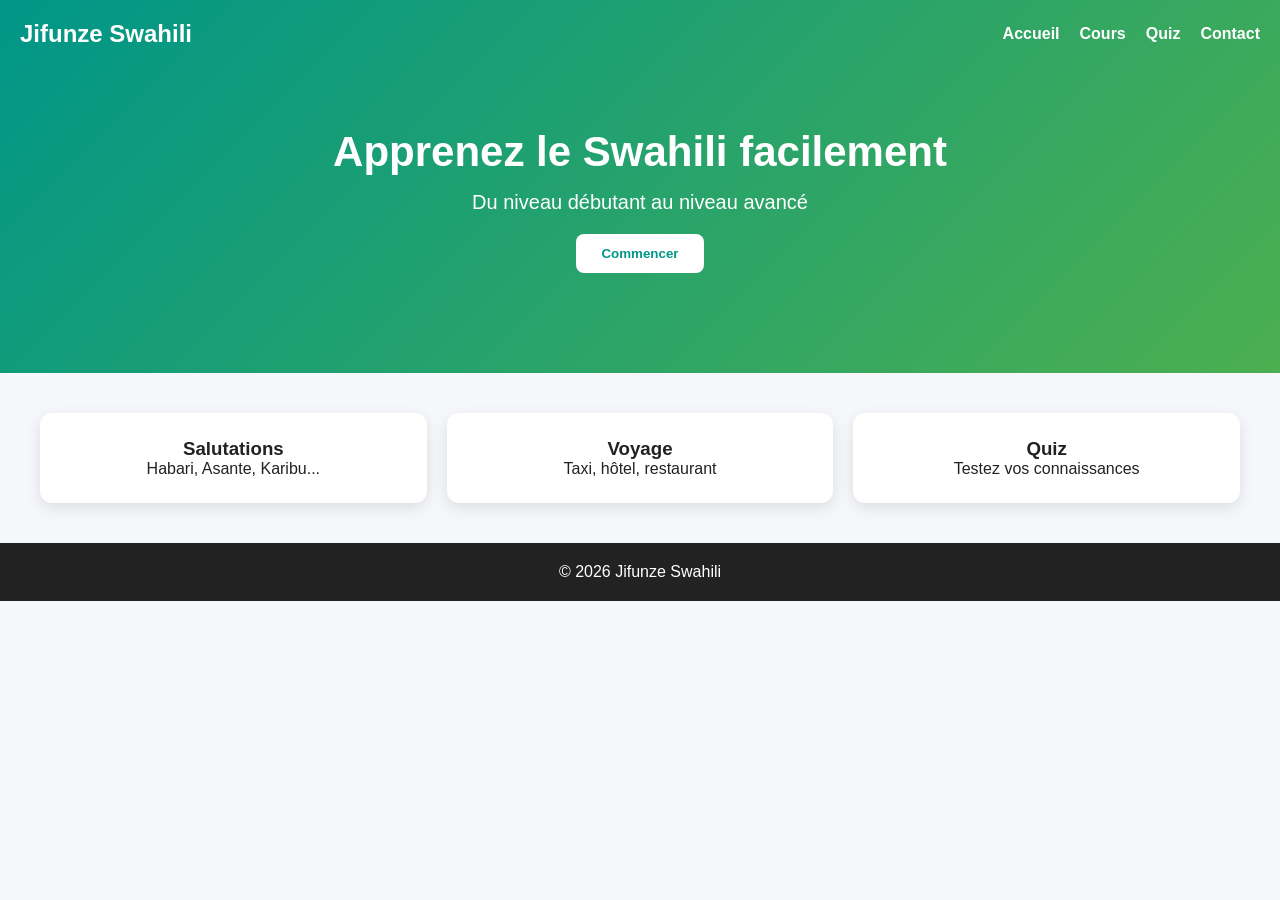
==== index.html @ 7ec39bd6 "Add files via upload" ====
<!DOCTYPE html>
<html lang="fr">

<head>
    <meta charset="UTF-8">
    <meta name="viewport" content="width=device-width, initial-scale=1.0">
    <title>Jifunze Swahili</title>
    <link rel="stylesheet" href="styles.css">
</head>

<body>

    <header>
        <nav>
            <h1>Jifunze Swahili</h1>
            <ul>
                <li><a href="#">Accueil</a></li>
                <li><a href="#">Cours</a></li>
                <li><a href="#">Quiz</a></li>
                <li><a href="#">Contact</a></li>
            </ul>
        </nav>

        <div class="hero">
            <h2>Apprenez le Swahili facilement</h2>
            <p>Du niveau débutant au niveau avancé</p>
            <button>Commencer</button>
        </div>
    </header>

    <section class="cards">

        <div class="card">
            <h3>Salutations</h3>
            <p>Habari, Asante, Karibu...</p>
        </div>

        <div class="card">
            <h3>Voyage</h3>
            <p>Taxi, hôtel, restaurant</p>
        </div>

        <div class="card">
            <h3>Quiz</h3>
            <p>Testez vos connaissances</p>
        </div>

    </section>

    <footer>
        <p>© 2026 Jifunze Swahili</p>
    </footer>

</body>

</html>
---- styles.css ----
* {
  margin: 0;
  padding: 0;
  box-sizing: border-box;
  font-family: Arial, sans-serif;
}

body {
  background: #f5f7fa;
  color: #222;
}

header {
  background: linear-gradient(135deg, #009688, #4caf50);
  color: white;
  padding: 20px;
}

nav {
  display: flex;
  justify-content: space-between;
  align-items: center;
}

nav ul {
  display: flex;
  list-style: none;
  gap: 20px;
}

nav a {
  color: white;
  text-decoration: none;
  font-weight: bold;
}

.hero {
  text-align: center;
  padding: 80px 20px;
}

.hero h2 {
  font-size: 42px;
  margin-bottom: 15px;
}

.hero p {
  font-size: 20px;
  margin-bottom: 20px;
}

button {
  padding: 12px 25px;
  border: none;
  background: #fff;
  color: #009688;
  font-weight: bold;
  border-radius: 8px;
  cursor: pointer;
}

.cards {
  display: grid;
  grid-template-columns: repeat(auto-fit, minmax(250px, 1fr));
  gap: 20px;
  padding: 40px;
}

.card {
  background: white;
  padding: 25px;
  border-radius: 12px;
  box-shadow: 0 5px 15px rgba(0, 0, 0, 0.1);
  text-align: center;
}

footer {
  text-align: center;
  padding: 20px;
  background: #222;
  color: white;
}
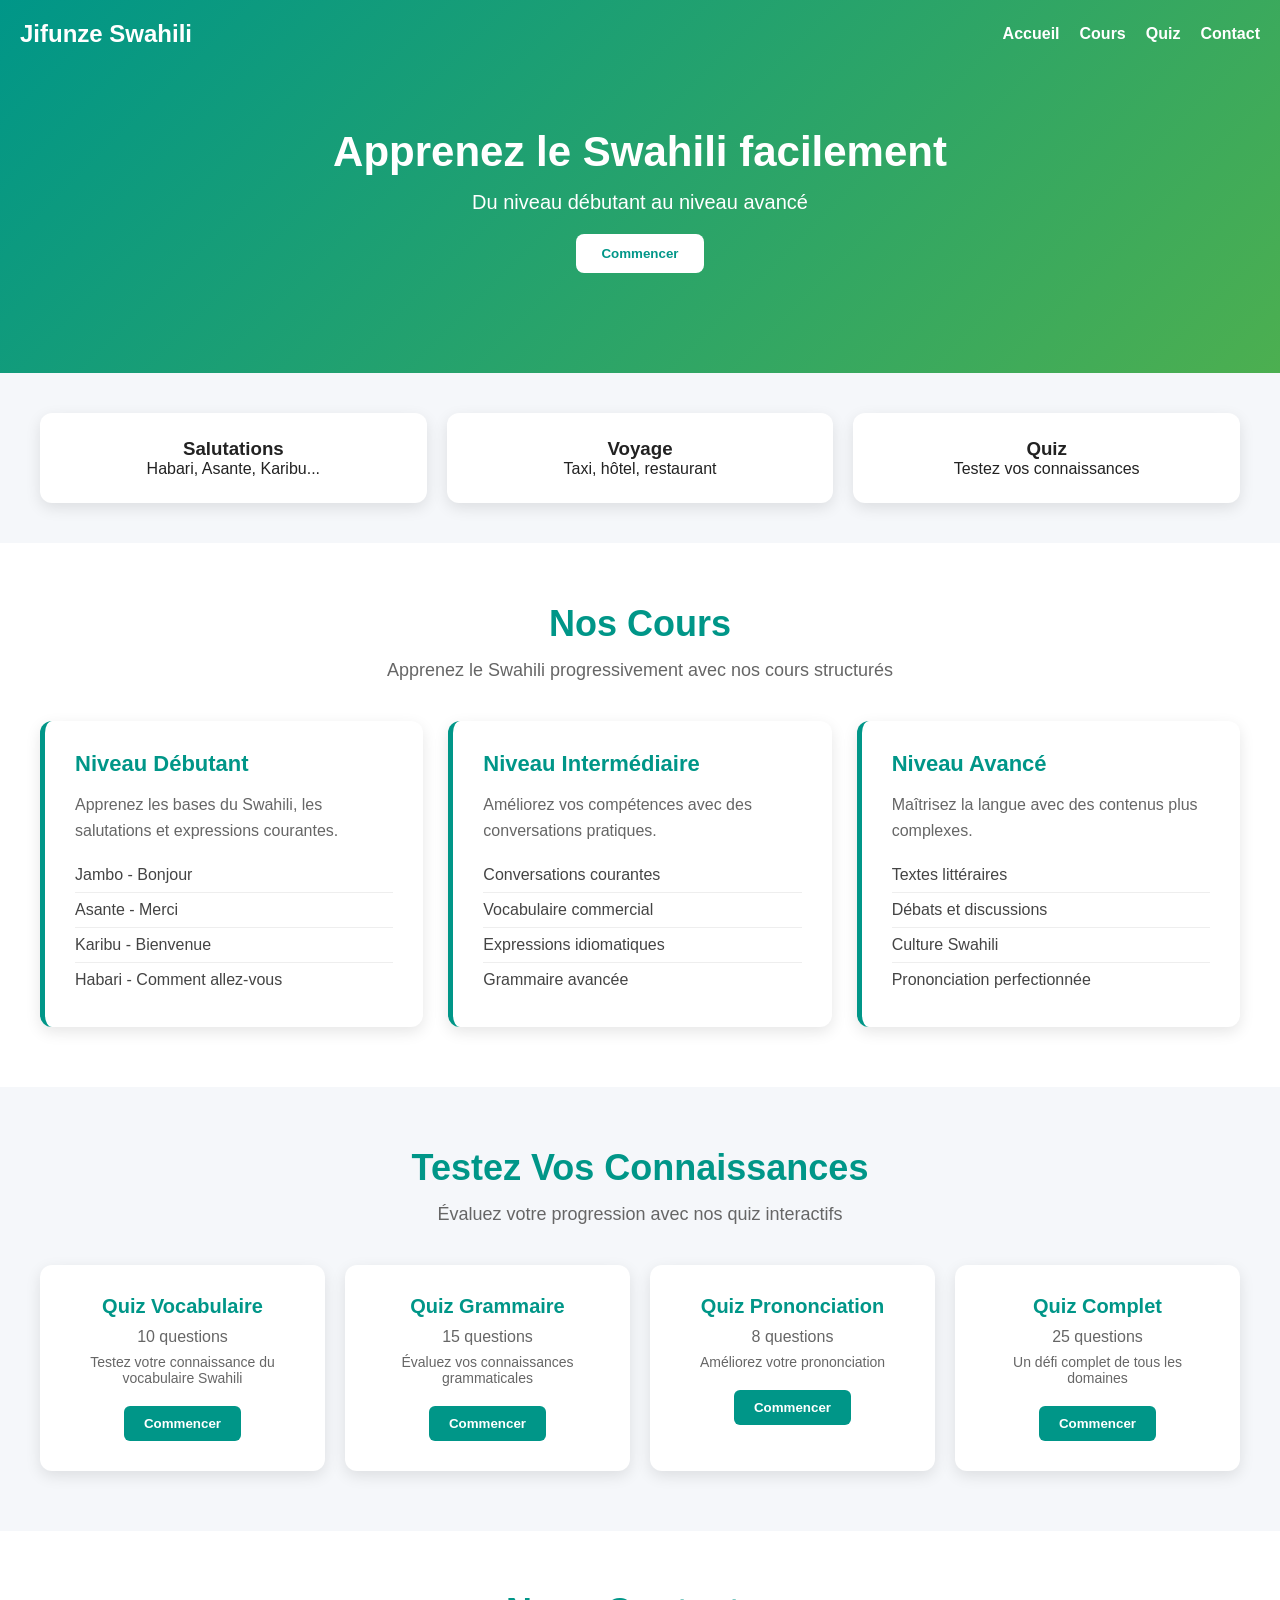
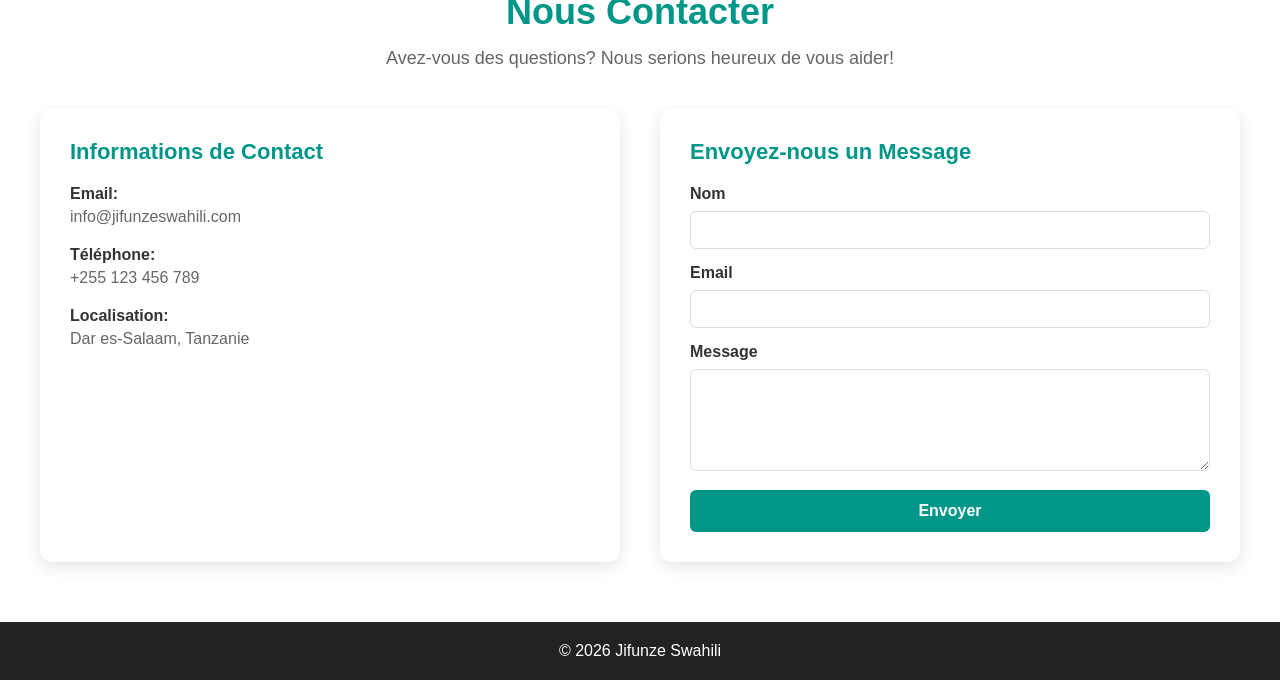
==== commit 61d9ed76: "arrangement of my files" ====
--- a/index.html
+++ b/index.html
@@ -13,11 +13,17 @@
     <header>
         <nav>
             <h1>Jifunze Swahili</h1>
+            <input type="checkbox" id="nav-toggle" class="nav-toggle-input">
+            <label for="nav-toggle" class="nav-toggle" aria-label="Toggle menu">
+                <span></span>
+                <span></span>
+                <span></span>
+            </label>
             <ul>
-                <li><a href="#">Accueil</a></li>
-                <li><a href="#">Cours</a></li>
-                <li><a href="#">Quiz</a></li>
-                <li><a href="#">Contact</a></li>
+                <li><a href="#accueil">Accueil</a></li>
+                <li><a href="#cours">Cours</a></li>
+                <li><a href="#quiz">Quiz</a></li>
+                <li><a href="#contact">Contact</a></li>
             </ul>
         </nav>
 
@@ -28,7 +34,7 @@
         </div>
     </header>
 
-    <section class="cards">
+    <section id="accueil" class="cards">
 
         <div class="card">
             <h3>Salutations</h3>
@@ -47,6 +53,120 @@
 
     </section>
 
+    <section id="cours" class="section-content">
+        <div class="container">
+            <h2>Nos Cours</h2>
+            <p class="section-intro">Apprenez le Swahili progressivement avec nos cours structurés</p>
+            <div class="courses-grid">
+                <div class="course-card">
+                    <h3>Niveau Débutant</h3>
+                    <p>Apprenez les bases du Swahili, les salutations et expressions courantes.</p>
+                    <ul>
+                        <li>Jambo - Bonjour</li>
+                        <li>Asante - Merci</li>
+                        <li>Karibu - Bienvenue</li>
+                        <li>Habari - Comment allez-vous</li>
+                    </ul>
+                </div>
+                <div class="course-card">
+                    <h3>Niveau Intermédiaire</h3>
+                    <p>Améliorez vos compétences avec des conversations pratiques.</p>
+                    <ul>
+                        <li>Conversations courantes</li>
+                        <li>Vocabulaire commercial</li>
+                        <li>Expressions idiomatiques</li>
+                        <li>Grammaire avancée</li>
+                    </ul>
+                </div>
+                <div class="course-card">
+                    <h3>Niveau Avancé</h3>
+                    <p>Maîtrisez la langue avec des contenus plus complexes.</p>
+                    <ul>
+                        <li>Textes littéraires</li>
+                        <li>Débats et discussions</li>
+                        <li>Culture Swahili</li>
+                        <li>Prononciation perfectionnée</li>
+                    </ul>
+                </div>
+            </div>
+        </div>
+    </section>
+
+    <section id="quiz" class="section-content">
+        <div class="container">
+            <h2>Testez Vos Connaissances</h2>
+            <p class="section-intro">Évaluez votre progression avec nos quiz interactifs</p>
+            <div class="quiz-grid">
+                <div class="quiz-card">
+                    <h3>Quiz Vocabulaire</h3>
+                    <p>10 questions</p>
+                    <p class="description">Testez votre connaissance du vocabulaire Swahili</p>
+                    <button class="quiz-btn">Commencer</button>
+                </div>
+                <div class="quiz-card">
+                    <h3>Quiz Grammaire</h3>
+                    <p>15 questions</p>
+                    <p class="description">Évaluez vos connaissances grammaticales</p>
+                    <button class="quiz-btn">Commencer</button>
+                </div>
+                <div class="quiz-card">
+                    <h3>Quiz Prononciation</h3>
+                    <p>8 questions</p>
+                    <p class="description">Améliorez votre prononciation</p>
+                    <button class="quiz-btn">Commencer</button>
+                </div>
+                <div class="quiz-card">
+                    <h3>Quiz Complet</h3>
+                    <p>25 questions</p>
+                    <p class="description">Un défi complet de tous les domaines</p>
+                    <button class="quiz-btn">Commencer</button>
+                </div>
+            </div>
+        </div>
+    </section>
+
+    <section id="contact" class="section-content">
+        <div class="container">
+            <h2>Nous Contacter</h2>
+            <p class="section-intro">Avez-vous des questions? Nous serions heureux de vous aider!</p>
+            <div class="contact-grid">
+                <div class="contact-info">
+                    <h3>Informations de Contact</h3>
+                    <div class="info-item">
+                        <strong>Email:</strong>
+                        <p>info@jifunzeswahili.com</p>
+                    </div>
+                    <div class="info-item">
+                        <strong>Téléphone:</strong>
+                        <p>+255 123 456 789</p>
+                    </div>
+                    <div class="info-item">
+                        <strong>Localisation:</strong>
+                        <p>Dar es-Salaam, Tanzanie</p>
+                    </div>
+                </div>
+                <div class="contact-form">
+                    <h3>Envoyez-nous un Message</h3>
+                    <form>
+                        <div class="form-group">
+                            <label for="name">Nom</label>
+                            <input type="text" id="name" name="name" required>
+                        </div>
+                        <div class="form-group">
+                            <label for="email">Email</label>
+                            <input type="email" id="email" name="email" required>
+                        </div>
+                        <div class="form-group">
+                            <label for="message">Message</label>
+                            <textarea id="message" name="message" rows="5" required></textarea>
+                        </div>
+                        <button type="submit" class="form-btn">Envoyer</button>
+                    </form>
+                </div>
+            </div>
+        </div>
+    </section>
+
     <footer>
         <p>© 2026 Jifunze Swahili</p>
     </footer>
--- a/styles.css
+++ b/styles.css
@@ -20,6 +20,8 @@
   display: flex;
   justify-content: space-between;
   align-items: center;
+  gap: 15px;
+  position: relative;
 }
 
 nav ul {
@@ -32,6 +34,26 @@
   color: white;
   text-decoration: none;
   font-weight: bold;
+}
+
+.nav-toggle-input {
+  display: none;
+}
+
+.nav-toggle {
+  display: none;
+  flex-direction: column;
+  justify-content: space-between;
+  width: 28px;
+  height: 22px;
+  cursor: pointer;
+}
+
+.nav-toggle span {
+  display: block;
+  height: 3px;
+  background: white;
+  border-radius: 2px;
 }
 
 .hero {
@@ -79,4 +101,309 @@
   padding: 20px;
   background: #222;
   color: white;
-}+}
+
+.section-content {
+  padding: 60px 20px;
+  background: white;
+}
+
+.section-content:nth-child(even) {
+  background: #f5f7fa;
+}
+
+.container {
+  max-width: 1200px;
+  margin: 0 auto;
+}
+
+.section-content h2 {
+  font-size: 36px;
+  color: #009688;
+  margin-bottom: 15px;
+  text-align: center;
+}
+
+.section-intro {
+  text-align: center;
+  font-size: 18px;
+  color: #666;
+  margin-bottom: 40px;
+}
+
+.courses-grid {
+  display: grid;
+  grid-template-columns: repeat(auto-fit, minmax(280px, 1fr));
+  gap: 25px;
+  margin-top: 30px;
+}
+
+.course-card {
+  background: white;
+  padding: 30px;
+  border-radius: 12px;
+  box-shadow: 0 5px 15px rgba(0, 0, 0, 0.1);
+  border-left: 5px solid #009688;
+}
+
+.course-card h3 {
+  color: #009688;
+  margin-bottom: 15px;
+  font-size: 22px;
+}
+
+.course-card p {
+  color: #666;
+  margin-bottom: 15px;
+  line-height: 1.6;
+}
+
+.course-card ul {
+  list-style: none;
+  padding: 0;
+}
+
+.course-card li {
+  padding: 8px 0;
+  color: #444;
+  border-bottom: 1px solid #eee;
+}
+
+.course-card li:last-child {
+  border-bottom: none;
+}
+
+.quiz-grid {
+  display: grid;
+  grid-template-columns: repeat(auto-fit, minmax(250px, 1fr));
+  gap: 20px;
+  margin-top: 30px;
+}
+
+.quiz-card {
+  background: white;
+  padding: 30px;
+  border-radius: 12px;
+  box-shadow: 0 5px 15px rgba(0, 0, 0, 0.1);
+  text-align: center;
+  transition: transform 0.3s ease;
+}
+
+.quiz-card:hover {
+  transform: translateY(-5px);
+  box-shadow: 0 10px 25px rgba(0, 0, 0, 0.15);
+}
+
+.quiz-card h3 {
+  color: #009688;
+  margin-bottom: 10px;
+  font-size: 20px;
+}
+
+.quiz-card p {
+  color: #666;
+  margin-bottom: 8px;
+}
+
+.quiz-card .description {
+  font-size: 14px;
+  margin-bottom: 20px;
+}
+
+.quiz-btn {
+  padding: 10px 20px;
+  background: #009688;
+  color: white;
+  border: none;
+  border-radius: 6px;
+  cursor: pointer;
+  font-weight: bold;
+  transition: background 0.3s ease;
+}
+
+.quiz-btn:hover {
+  background: #007a6b;
+}
+
+.contact-grid {
+  display: grid;
+  grid-template-columns: repeat(auto-fit, minmax(300px, 1fr));
+  gap: 40px;
+  margin-top: 30px;
+}
+
+.contact-info,
+.contact-form {
+  background: white;
+  padding: 30px;
+  border-radius: 12px;
+  box-shadow: 0 5px 15px rgba(0, 0, 0, 0.1);
+}
+
+.contact-info h3,
+.contact-form h3 {
+  color: #009688;
+  margin-bottom: 20px;
+  font-size: 22px;
+}
+
+.info-item {
+  margin-bottom: 20px;
+}
+
+.info-item strong {
+  color: #333;
+  display: block;
+  margin-bottom: 5px;
+}
+
+.info-item p {
+  color: #666;
+  margin: 0;
+}
+
+.form-group {
+  margin-bottom: 15px;
+}
+
+.form-group label {
+  display: block;
+  margin-bottom: 8px;
+  color: #333;
+  font-weight: bold;
+}
+
+.form-group input,
+.form-group textarea {
+  width: 100%;
+  padding: 10px;
+  border: 1px solid #ddd;
+  border-radius: 6px;
+  font-family: Arial, sans-serif;
+  font-size: 14px;
+}
+
+.form-group input:focus,
+.form-group textarea:focus {
+  outline: none;
+  border-color: #009688;
+  box-shadow: 0 0 5px rgba(0, 150, 136, 0.2);
+}
+
+.form-btn {
+  width: 100%;
+  padding: 12px;
+  background: #009688;
+  color: white;
+  border: none;
+  border-radius: 6px;
+  cursor: pointer;
+  font-weight: bold;
+  font-size: 16px;
+  transition: background 0.3s ease;
+}
+
+.form-btn:hover {
+  background: #007a6b;
+}
+
+/* Responsive Design */
+@media (max-width: 768px) {
+  header {
+    padding: 15px;
+  }
+
+  nav {
+    flex-direction: row;
+    gap: 15px;
+    align-items: center;
+    flex-wrap: wrap;
+  }
+
+  nav h1 {
+    flex: 1;
+    order: 1;
+  }
+
+  .nav-toggle {
+    display: flex;
+    order: 2;
+  }
+
+  nav ul {
+    order: 3;
+    flex-basis: 100%;
+  }
+
+  nav ul {
+    display: none;
+    flex-direction: column;
+    gap: 10px;
+    text-align: center;
+    width: 100%;
+    margin-top: 10px;
+    padding: 15px 0;
+    background: rgba(255, 255, 255, 0.08);
+    border-radius: 12px;
+  }
+
+  .nav-toggle-input:checked~ul {
+    display: flex;
+  }
+
+  .hero {
+    padding: 40px 20px;
+  }
+
+  .hero h2 {
+    font-size: 32px;
+  }
+
+  .hero p {
+    font-size: 16px;
+  }
+
+  .cards {
+    padding: 20px;
+    grid-template-columns: 1fr;
+  }
+
+  .card {
+    padding: 20px;
+  }
+
+  .section-content {
+    padding: 40px 15px;
+  }
+
+  .section-content h2 {
+    font-size: 28px;
+  }
+
+  .courses-grid,
+  .quiz-grid,
+  .contact-grid {
+    gap: 15px;
+  }
+
+  .course-card,
+  .quiz-card,
+  .contact-info,
+  .contact-form {
+    padding: 20px;
+  }
+
+
+  @media (max-width: 480px) {
+    .hero h2 {
+      font-size: 28px;
+    }
+
+    .hero p {
+      font-size: 14px;
+    }
+
+    button {
+      padding: 10px 20px;
+    }
+  }
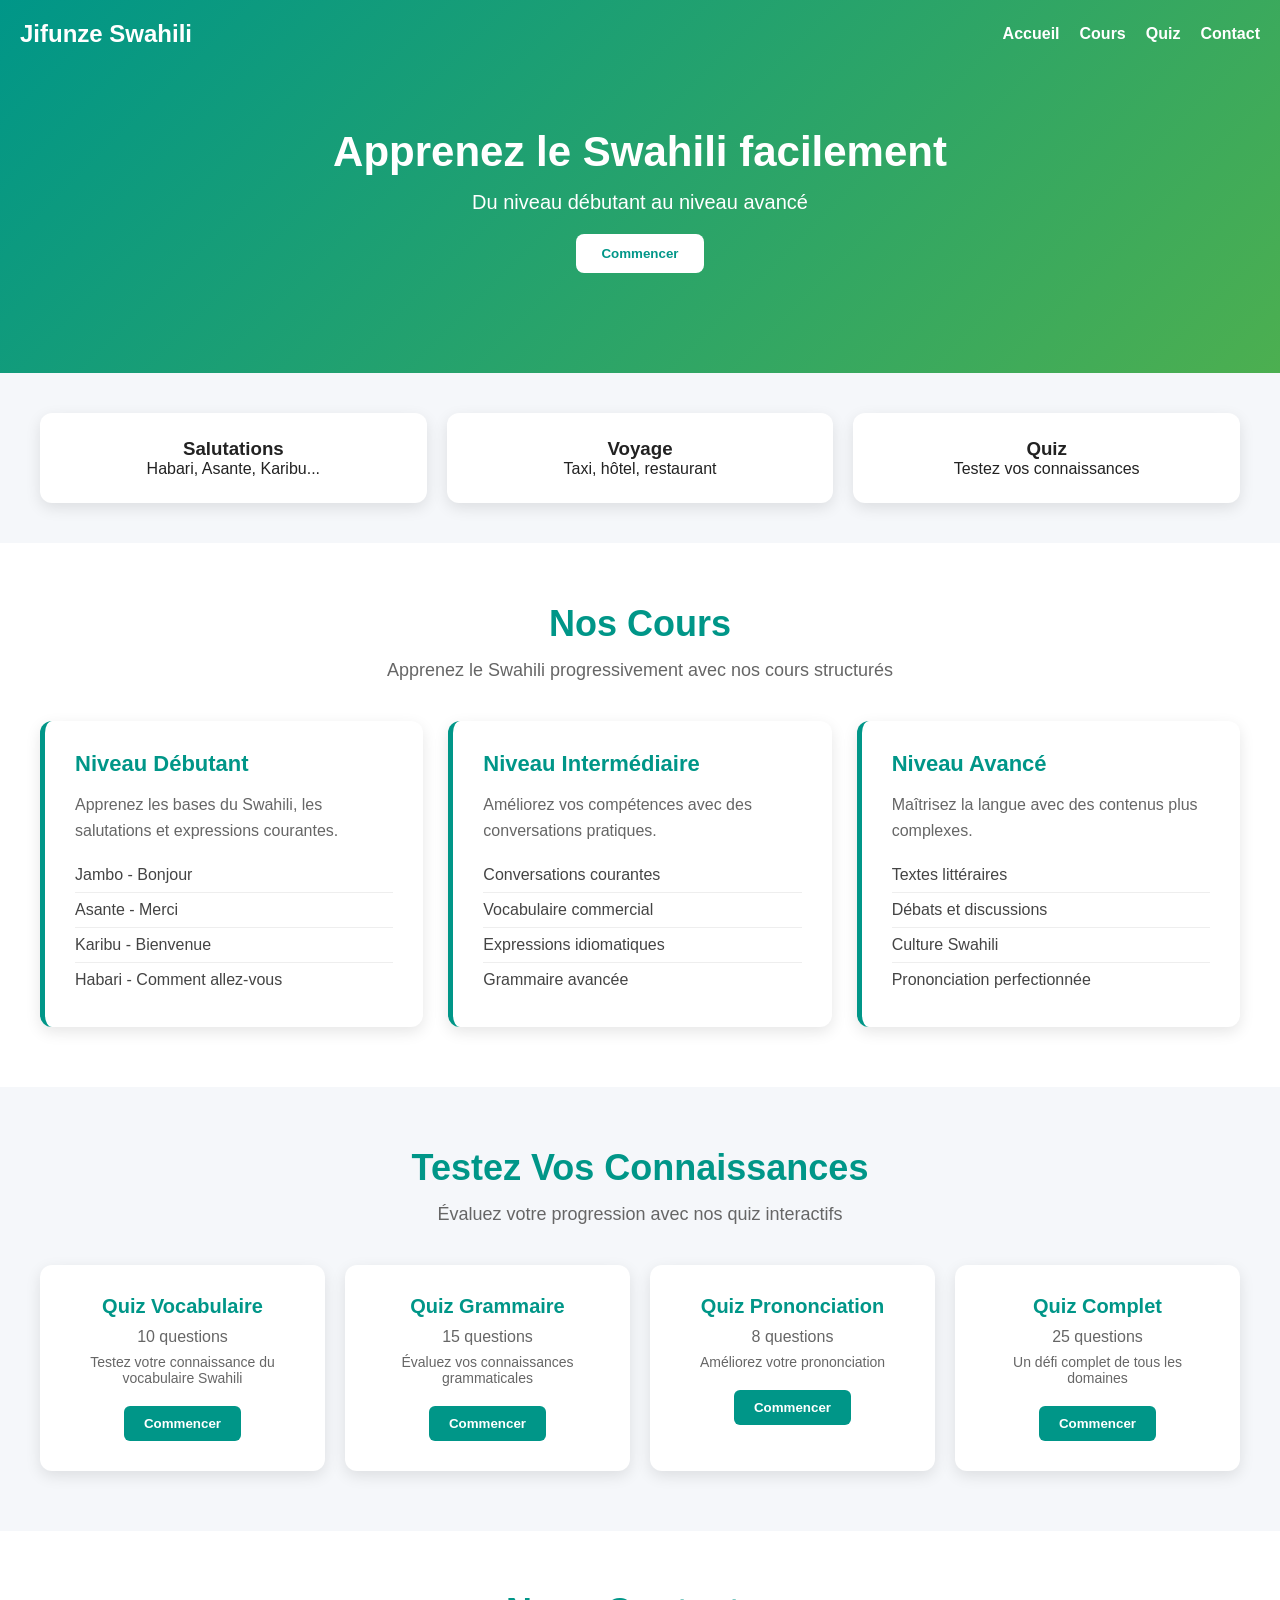
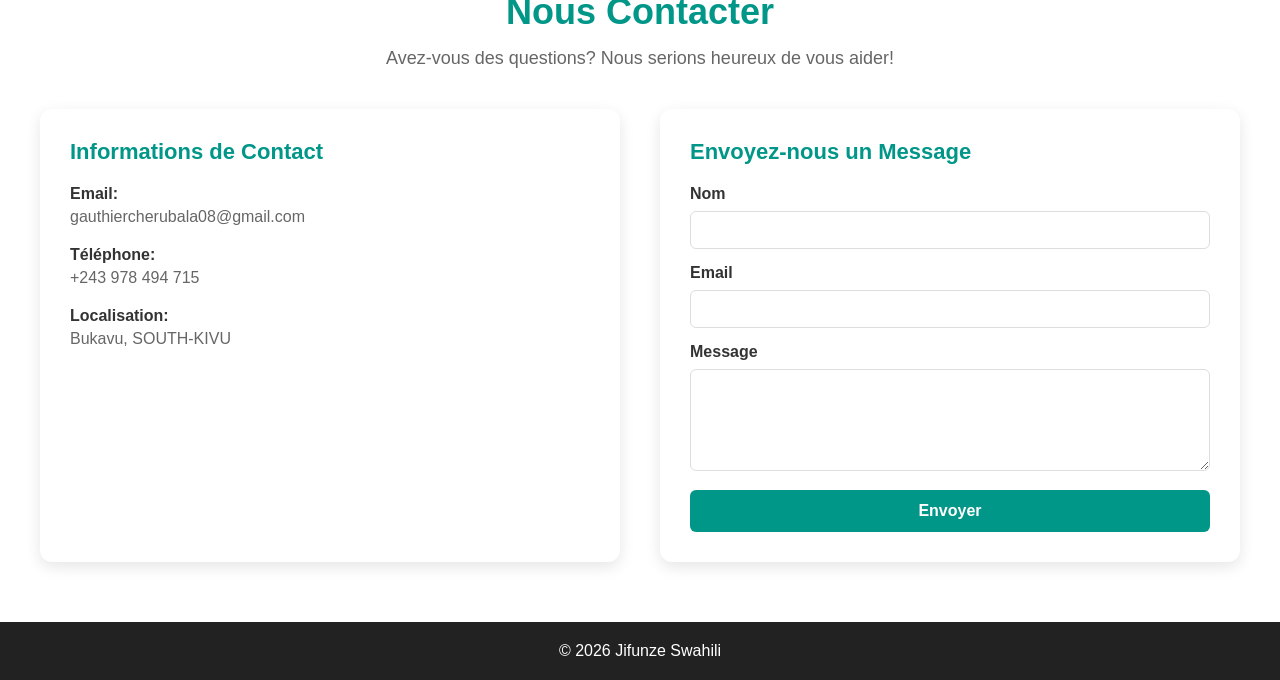
==== commit 27515604: "corrections in my files content" ====
--- a/index.html
+++ b/index.html
@@ -134,15 +134,15 @@
                     <h3>Informations de Contact</h3>
                     <div class="info-item">
                         <strong>Email:</strong>
-                        <p>info@jifunzeswahili.com</p>
+                        <p>gauthiercherubala08@gmail.com</p>
                     </div>
                     <div class="info-item">
                         <strong>Téléphone:</strong>
-                        <p>+255 123 456 789</p>
+                        <p>+243 978 494 715</p>
                     </div>
                     <div class="info-item">
                         <strong>Localisation:</strong>
-                        <p>Dar es-Salaam, Tanzanie</p>
+                        <p>Bukavu, SOUTH-KIVU</p>
                     </div>
                 </div>
                 <div class="contact-form">
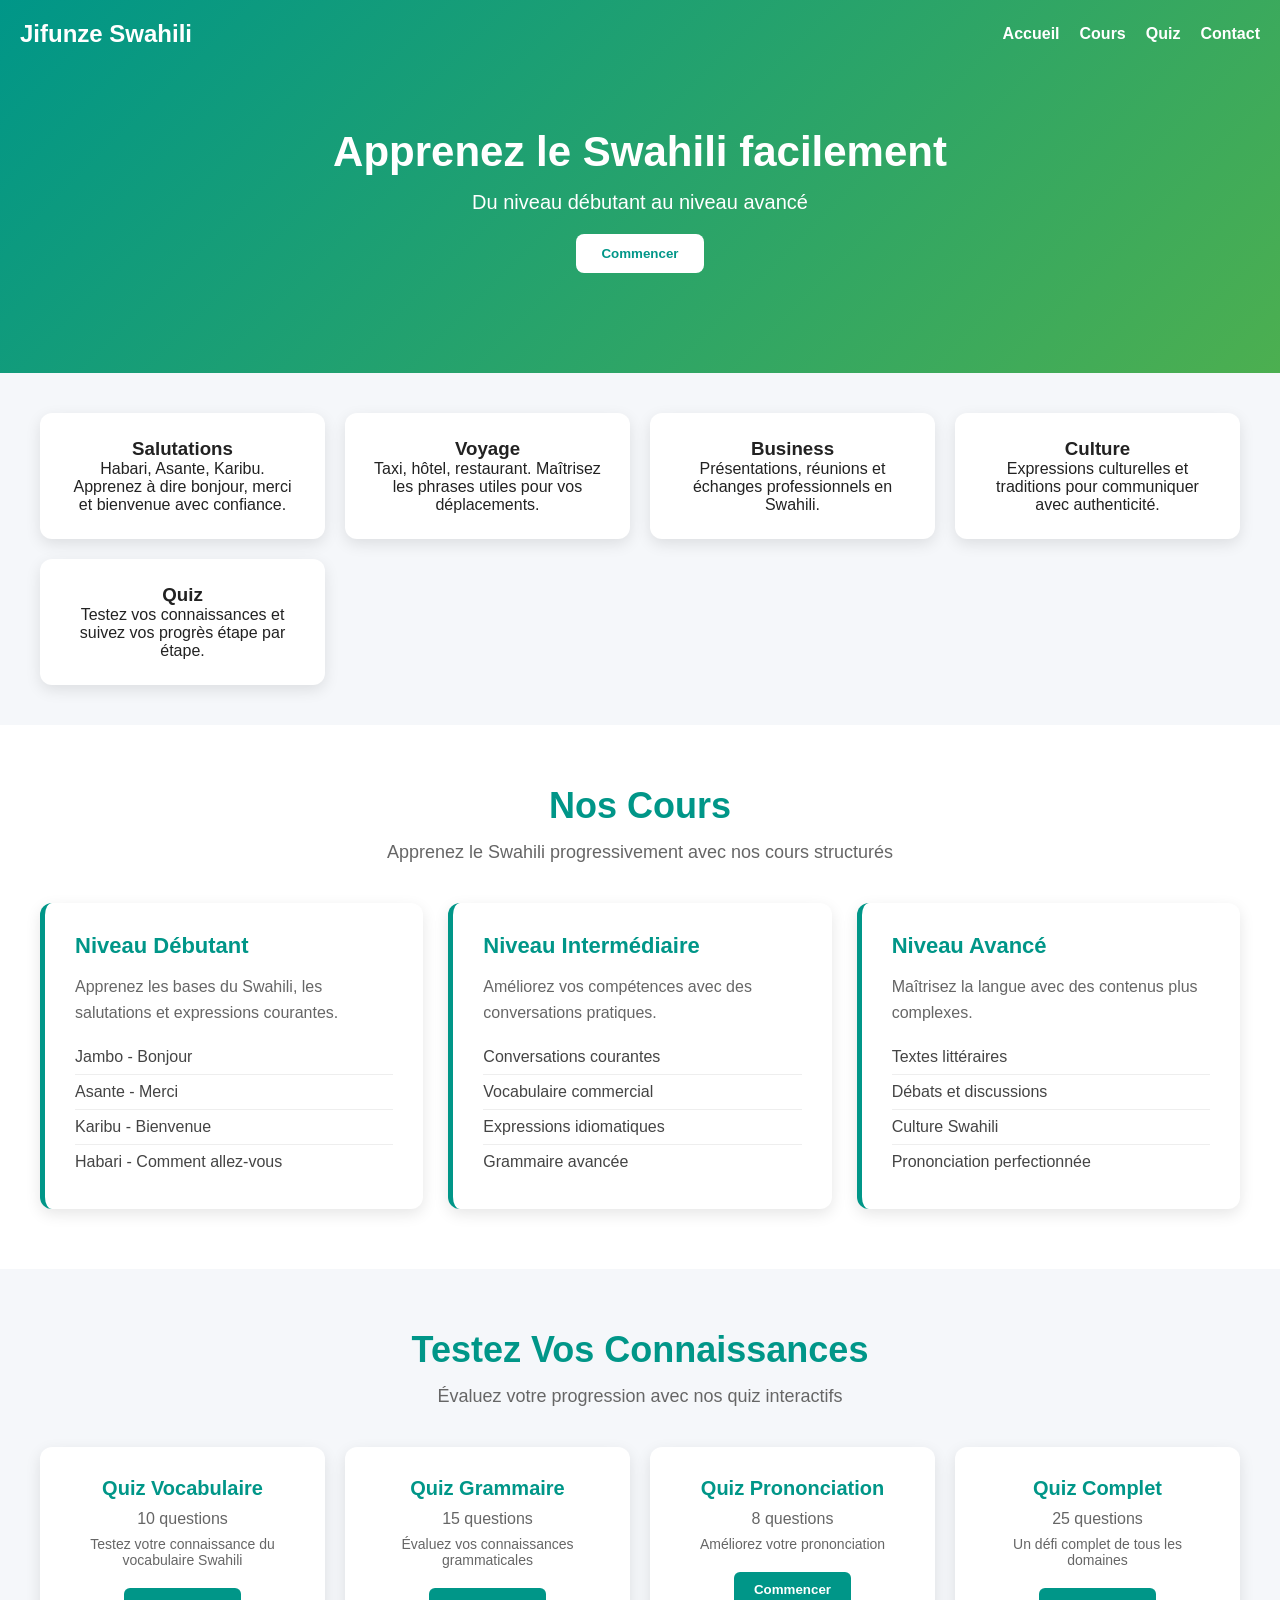
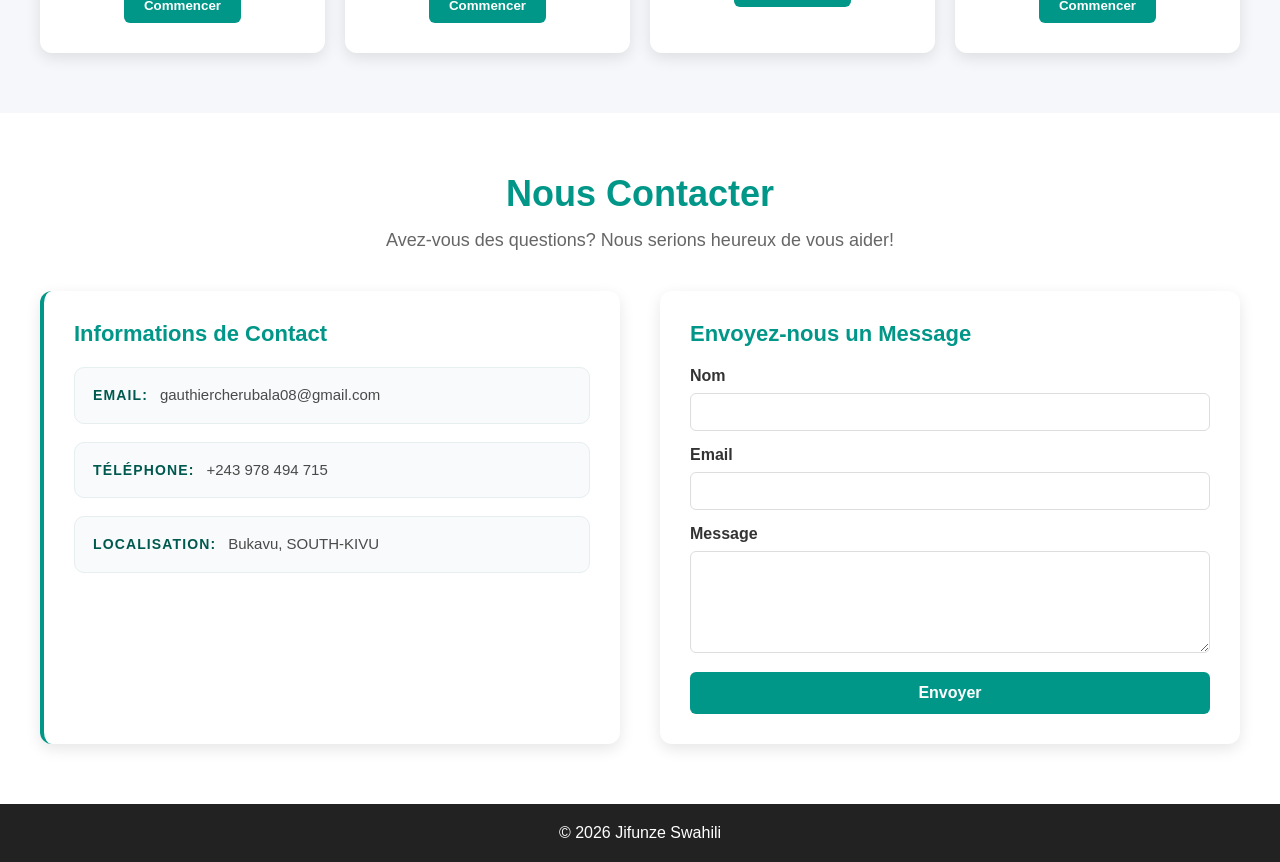
==== commit 37ed9eba: "add  content Co-authored-by: Copilot <copilot@github.com>" ====
--- a/index.html
+++ b/index.html
@@ -38,17 +38,27 @@
 
         <div class="card">
             <h3>Salutations</h3>
-            <p>Habari, Asante, Karibu...</p>
+            <p>Habari, Asante, Karibu. Apprenez à dire bonjour, merci et bienvenue avec confiance.</p>
         </div>
 
         <div class="card">
             <h3>Voyage</h3>
-            <p>Taxi, hôtel, restaurant</p>
+            <p>Taxi, hôtel, restaurant. Maîtrisez les phrases utiles pour vos déplacements.</p>
+        </div>
+
+        <div class="card">
+            <h3>Business</h3>
+            <p>Présentations, réunions et échanges professionnels en Swahili.</p>
+        </div>
+
+        <div class="card">
+            <h3>Culture</h3>
+            <p>Expressions culturelles et traditions pour communiquer avec authenticité.</p>
         </div>
 
         <div class="card">
             <h3>Quiz</h3>
-            <p>Testez vos connaissances</p>
+            <p>Testez vos connaissances et suivez vos progrès étape par étape.</p>
         </div>
 
     </section>
--- a/styles.css
+++ b/styles.css
@@ -240,6 +240,10 @@
   box-shadow: 0 5px 15px rgba(0, 0, 0, 0.1);
 }
 
+.contact-info {
+  border-left: 4px solid #009688;
+}
+
 .contact-info h3,
 .contact-form h3 {
   color: #009688;
@@ -248,18 +252,30 @@
 }
 
 .info-item {
-  margin-bottom: 20px;
+  display: grid;
+  grid-template-columns: auto 1fr;
+  gap: 12px;
+  align-items: center;
+  padding: 16px 18px;
+  background: #f8fafb;
+  border: 1px solid #e6eef0;
+  border-radius: 10px;
+  margin-bottom: 18px;
 }
 
 .info-item strong {
-  color: #333;
+  color: #00594e;
   display: block;
-  margin-bottom: 5px;
+  font-size: 14px;
+  text-transform: uppercase;
+  letter-spacing: 0.08em;
 }
 
 .info-item p {
-  color: #666;
+  color: #4a4a4a;
   margin: 0;
+  font-size: 15px;
+  line-height: 1.5;
 }
 
 .form-group {
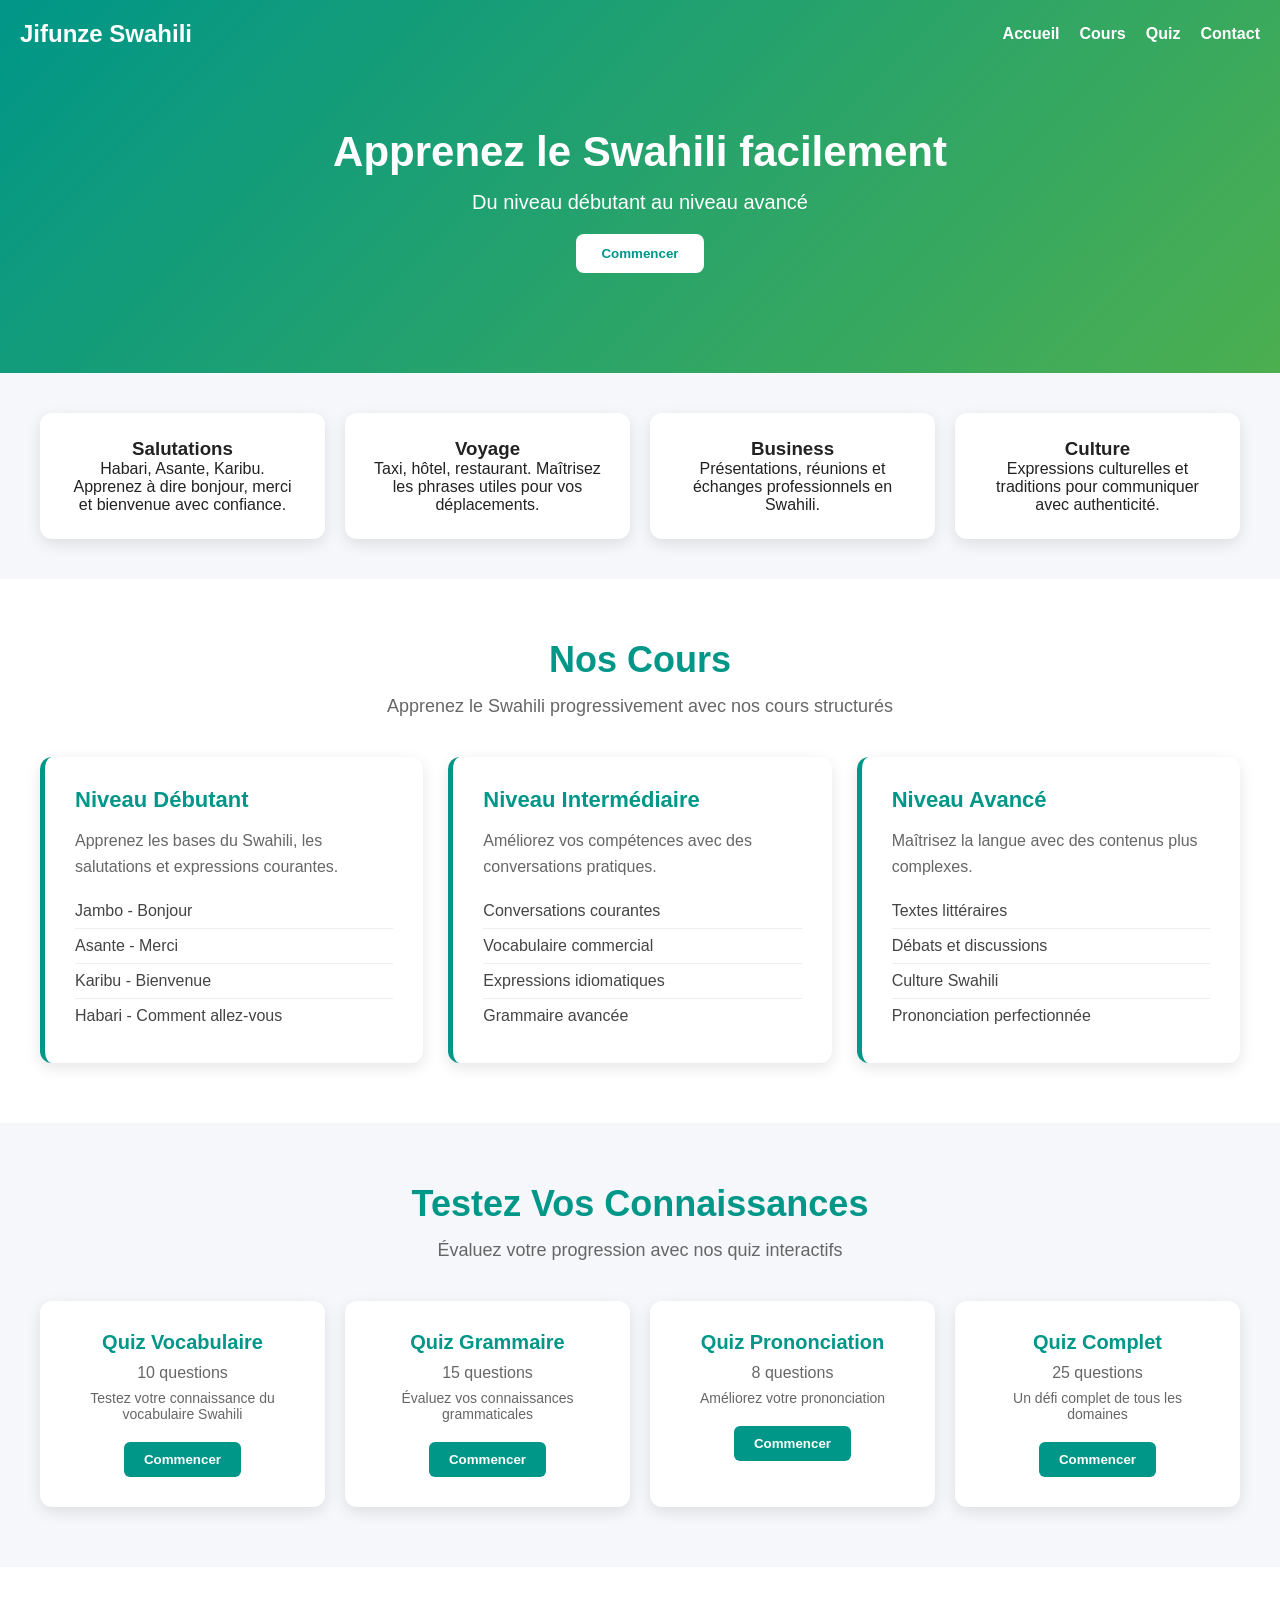
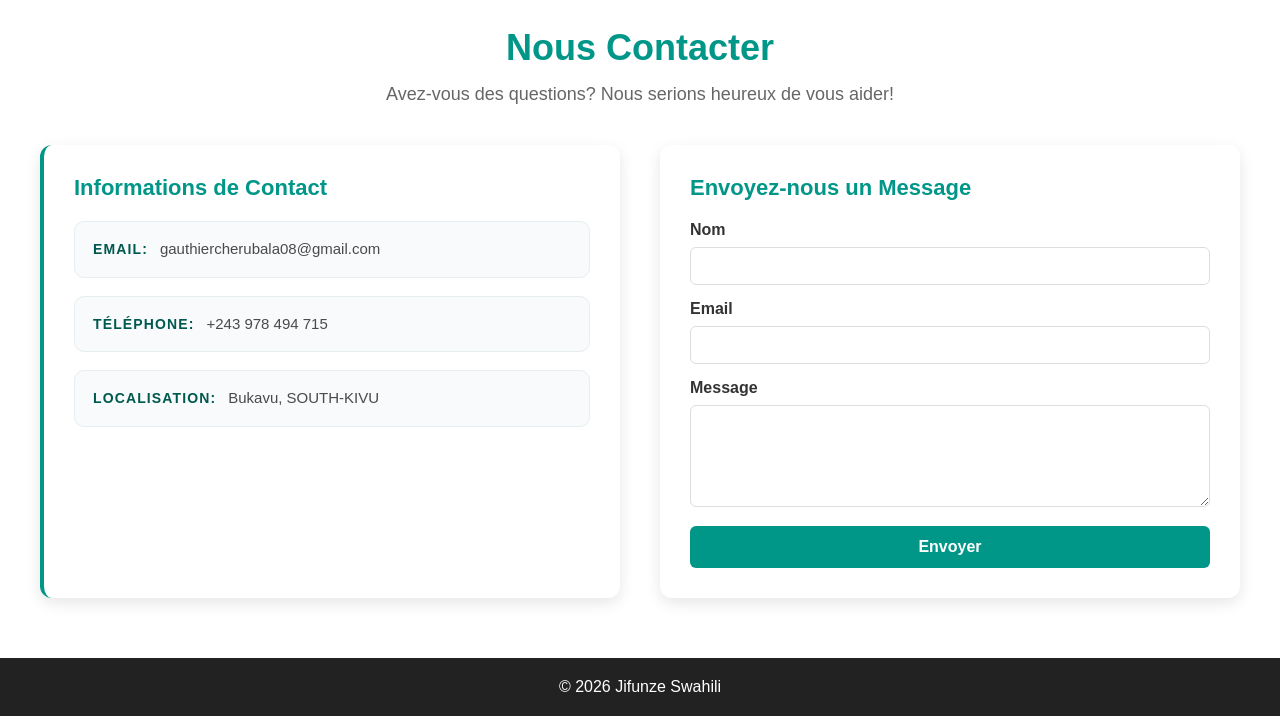
==== commit 56cc86f6: "changes" ====
--- a/index.html
+++ b/index.html
@@ -54,11 +54,6 @@
         <div class="card">
             <h3>Culture</h3>
             <p>Expressions culturelles et traditions pour communiquer avec authenticité.</p>
-        </div>
-
-        <div class="card">
-            <h3>Quiz</h3>
-            <p>Testez vos connaissances et suivez vos progrès étape par étape.</p>
         </div>
 
     </section>
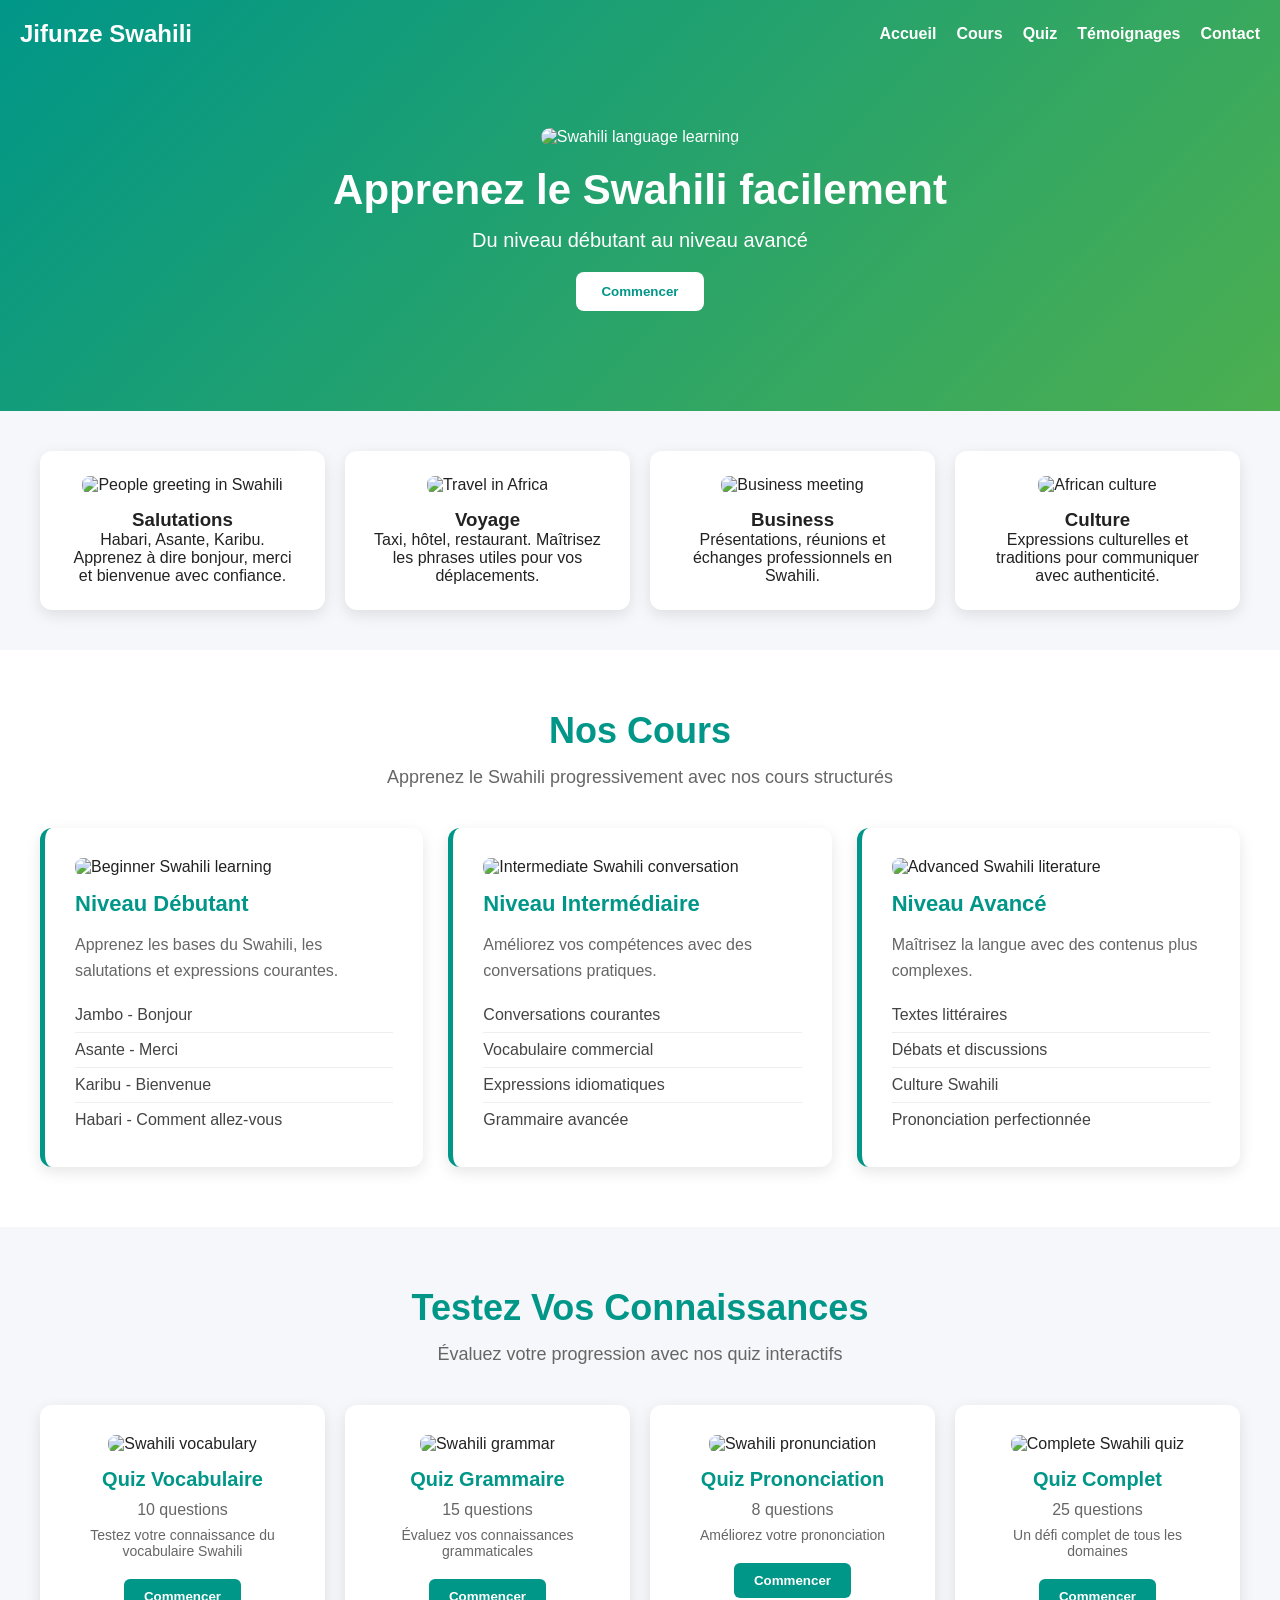
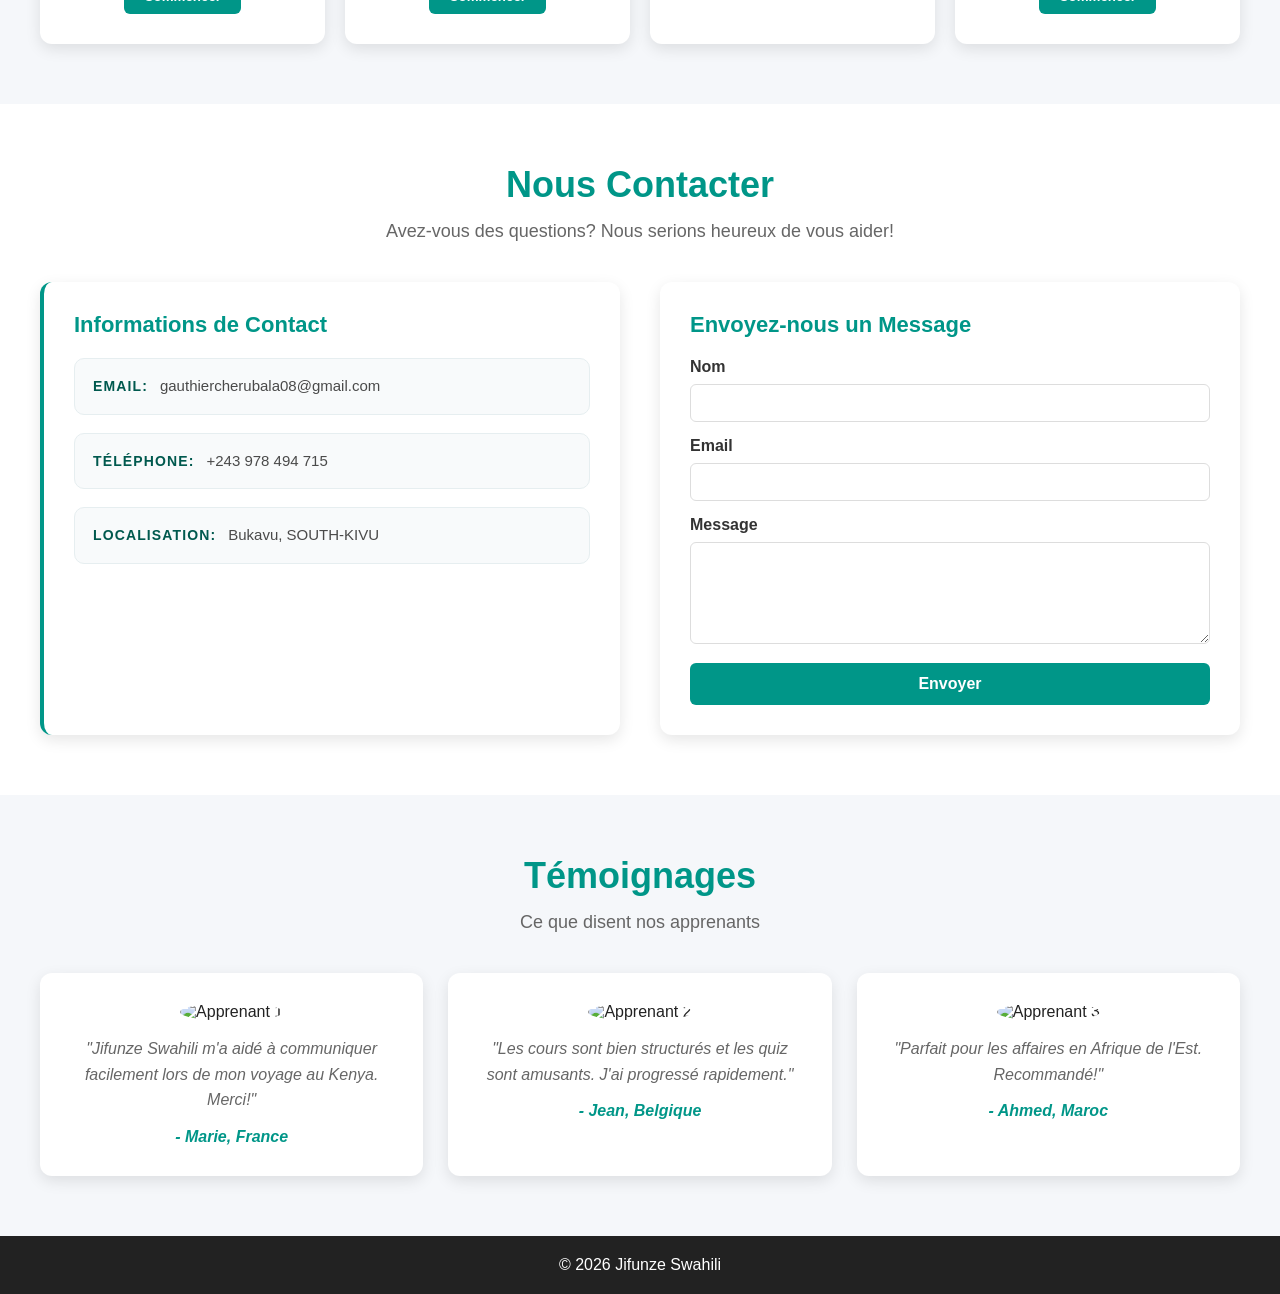
==== commit 3ac29e64: "update content for my site Co-authored-by: Copilot <copilot@github.com>" ====
--- a/index.html
+++ b/index.html
@@ -23,11 +23,14 @@
                 <li><a href="#accueil">Accueil</a></li>
                 <li><a href="#cours">Cours</a></li>
                 <li><a href="#quiz">Quiz</a></li>
+                <li><a href="#testimonials">Témoignages</a></li>
                 <li><a href="#contact">Contact</a></li>
             </ul>
         </nav>
 
         <div class="hero">
+            <img src=""
+                alt="Swahili language learning" class="hero-image">
             <h2>Apprenez le Swahili facilement</h2>
             <p>Du niveau débutant au niveau avancé</p>
             <button>Commencer</button>
@@ -37,21 +40,25 @@
     <section id="accueil" class="cards">
 
         <div class="card">
+            <img src="https://source.unsplash.com/random/300x200/?africa,greetings" alt="People greeting in Swahili">
             <h3>Salutations</h3>
             <p>Habari, Asante, Karibu. Apprenez à dire bonjour, merci et bienvenue avec confiance.</p>
         </div>
 
         <div class="card">
+            <img src="https://source.unsplash.com/random/300x200/?africa,travel" alt="Travel in Africa">
             <h3>Voyage</h3>
             <p>Taxi, hôtel, restaurant. Maîtrisez les phrases utiles pour vos déplacements.</p>
         </div>
 
         <div class="card">
+            <img src="https://source.unsplash.com/random/300x200/?africa,business" alt="Business meeting">
             <h3>Business</h3>
             <p>Présentations, réunions et échanges professionnels en Swahili.</p>
         </div>
 
         <div class="card">
+            <img src="https://source.unsplash.com/random/300x200/?africa,culture" alt="African culture">
             <h3>Culture</h3>
             <p>Expressions culturelles et traditions pour communiquer avec authenticité.</p>
         </div>
@@ -64,6 +71,8 @@
             <p class="section-intro">Apprenez le Swahili progressivement avec nos cours structurés</p>
             <div class="courses-grid">
                 <div class="course-card">
+                    <img src="https://source.unsplash.com/random/300x200/?africa,beginner,learning"
+                        alt="Beginner Swahili learning">
                     <h3>Niveau Débutant</h3>
                     <p>Apprenez les bases du Swahili, les salutations et expressions courantes.</p>
                     <ul>
@@ -74,6 +83,8 @@
                     </ul>
                 </div>
                 <div class="course-card">
+                    <img src="https://source.unsplash.com/random/300x200/?africa,intermediate,conversation"
+                        alt="Intermediate Swahili conversation">
                     <h3>Niveau Intermédiaire</h3>
                     <p>Améliorez vos compétences avec des conversations pratiques.</p>
                     <ul>
@@ -84,6 +95,8 @@
                     </ul>
                 </div>
                 <div class="course-card">
+                    <img src="https://source.unsplash.com/random/300x200/?africa,advanced,literature"
+                        alt="Advanced Swahili literature">
                     <h3>Niveau Avancé</h3>
                     <p>Maîtrisez la langue avec des contenus plus complexes.</p>
                     <ul>
@@ -103,24 +116,31 @@
             <p class="section-intro">Évaluez votre progression avec nos quiz interactifs</p>
             <div class="quiz-grid">
                 <div class="quiz-card">
+                    <img src="https://source.unsplash.com/random/300x200/?africa,vocabulary,words"
+                        alt="Swahili vocabulary">
                     <h3>Quiz Vocabulaire</h3>
                     <p>10 questions</p>
                     <p class="description">Testez votre connaissance du vocabulaire Swahili</p>
                     <button class="quiz-btn">Commencer</button>
                 </div>
                 <div class="quiz-card">
+                    <img src="https://source.unsplash.com/random/300x200/?africa,grammar,book" alt="Swahili grammar">
                     <h3>Quiz Grammaire</h3>
                     <p>15 questions</p>
                     <p class="description">Évaluez vos connaissances grammaticales</p>
                     <button class="quiz-btn">Commencer</button>
                 </div>
                 <div class="quiz-card">
+                    <img src="https://source.unsplash.com/random/300x200/?africa,pronunciation,speaking"
+                        alt="Swahili pronunciation">
                     <h3>Quiz Prononciation</h3>
                     <p>8 questions</p>
                     <p class="description">Améliorez votre prononciation</p>
                     <button class="quiz-btn">Commencer</button>
                 </div>
                 <div class="quiz-card">
+                    <img src="https://source.unsplash.com/random/300x200/?africa,complete,test"
+                        alt="Complete Swahili quiz">
                     <h3>Quiz Complet</h3>
                     <p>25 questions</p>
                     <p class="description">Un défi complet de tous les domaines</p>
@@ -172,6 +192,30 @@
         </div>
     </section>
 
+    <section id="testimonials" class="section-content">
+        <div class="container">
+            <h2>Témoignages</h2>
+            <p class="section-intro">Ce que disent nos apprenants</p>
+            <div class="testimonials-grid">
+                <div class="testimonial-card">
+                    <img src="https://source.unsplash.com/random/100x100/?africa,person1" alt="Apprenant 1">
+                    <p>"Jifunze Swahili m'a aidé à communiquer facilement lors de mon voyage au Kenya. Merci!"</p>
+                    <cite>- Marie, France</cite>
+                </div>
+                <div class="testimonial-card">
+                    <img src="https://source.unsplash.com/random/100x100/?africa,person2" alt="Apprenant 2">
+                    <p>"Les cours sont bien structurés et les quiz sont amusants. J'ai progressé rapidement."</p>
+                    <cite>- Jean, Belgique</cite>
+                </div>
+                <div class="testimonial-card">
+                    <img src="https://source.unsplash.com/random/100x100/?africa,person3" alt="Apprenant 3">
+                    <p>"Parfait pour les affaires en Afrique de l'Est. Recommandé!"</p>
+                    <cite>- Ahmed, Maroc</cite>
+                </div>
+            </div>
+        </div>
+    </section>
+
     <footer>
         <p>© 2026 Jifunze Swahili</p>
     </footer>
--- a/styles.css
+++ b/styles.css
@@ -61,6 +61,14 @@
   padding: 80px 20px;
 }
 
+.hero-image {
+  width: 100%;
+  max-width: 800px;
+  height: auto;
+  border-radius: 10px;
+  margin-bottom: 20px;
+}
+
 .hero h2 {
   font-size: 42px;
   margin-bottom: 15px;
@@ -94,6 +102,15 @@
   border-radius: 12px;
   box-shadow: 0 5px 15px rgba(0, 0, 0, 0.1);
   text-align: center;
+}
+
+.card img,
+.course-card img,
+.quiz-card img {
+  width: 100%;
+  height: auto;
+  border-radius: 8px;
+  margin-bottom: 15px;
 }
 
 footer {
@@ -319,8 +336,38 @@
   transition: background 0.3s ease;
 }
 
-.form-btn:hover {
-  background: #007a6b;
+.testimonials-grid {
+  display: grid;
+  grid-template-columns: repeat(auto-fit, minmax(300px, 1fr));
+  gap: 25px;
+  margin-top: 30px;
+}
+
+.testimonial-card {
+  background: white;
+  padding: 30px;
+  border-radius: 12px;
+  box-shadow: 0 5px 15px rgba(0, 0, 0, 0.1);
+  text-align: center;
+}
+
+.testimonial-card img {
+  width: 80px;
+  height: 80px;
+  border-radius: 50%;
+  margin-bottom: 15px;
+}
+
+.testimonial-card p {
+  color: #666;
+  font-style: italic;
+  margin-bottom: 15px;
+  line-height: 1.6;
+}
+
+.testimonial-card cite {
+  color: #009688;
+  font-weight: bold;
 }
 
 /* Responsive Design */
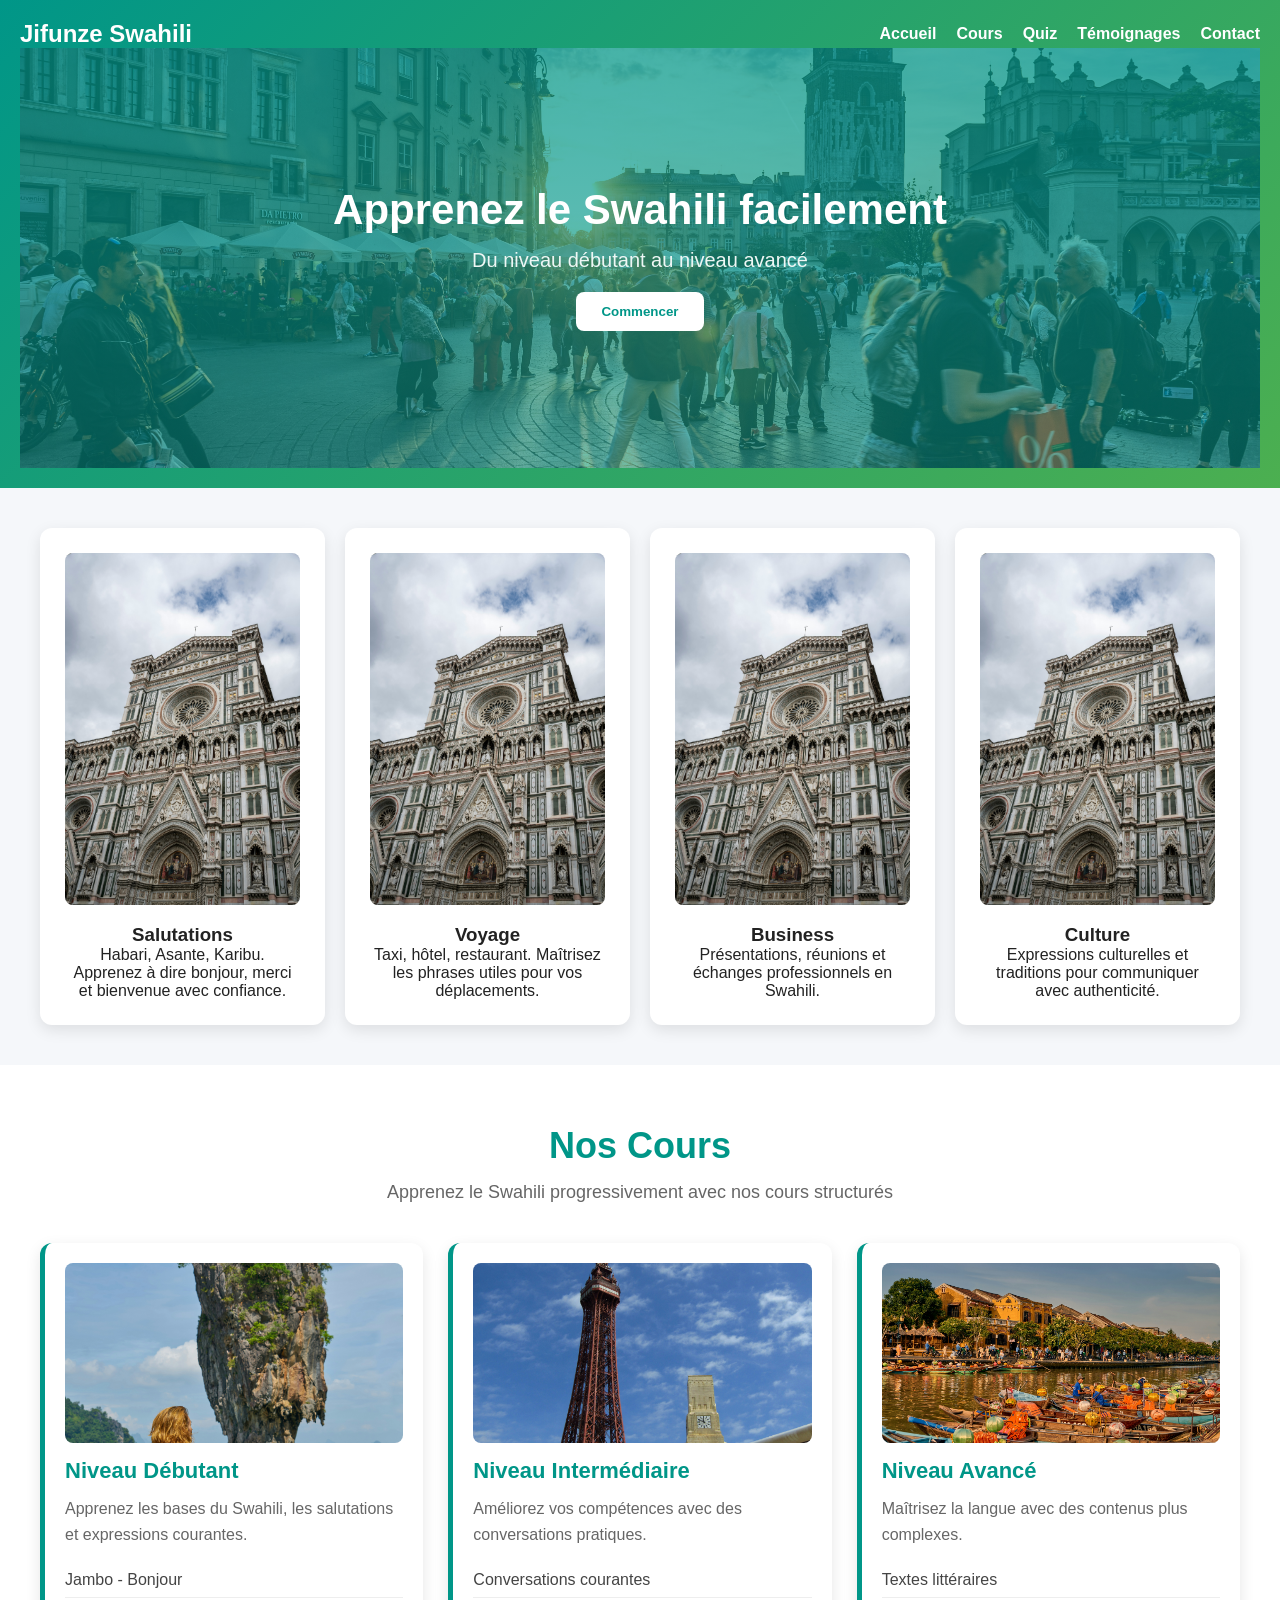
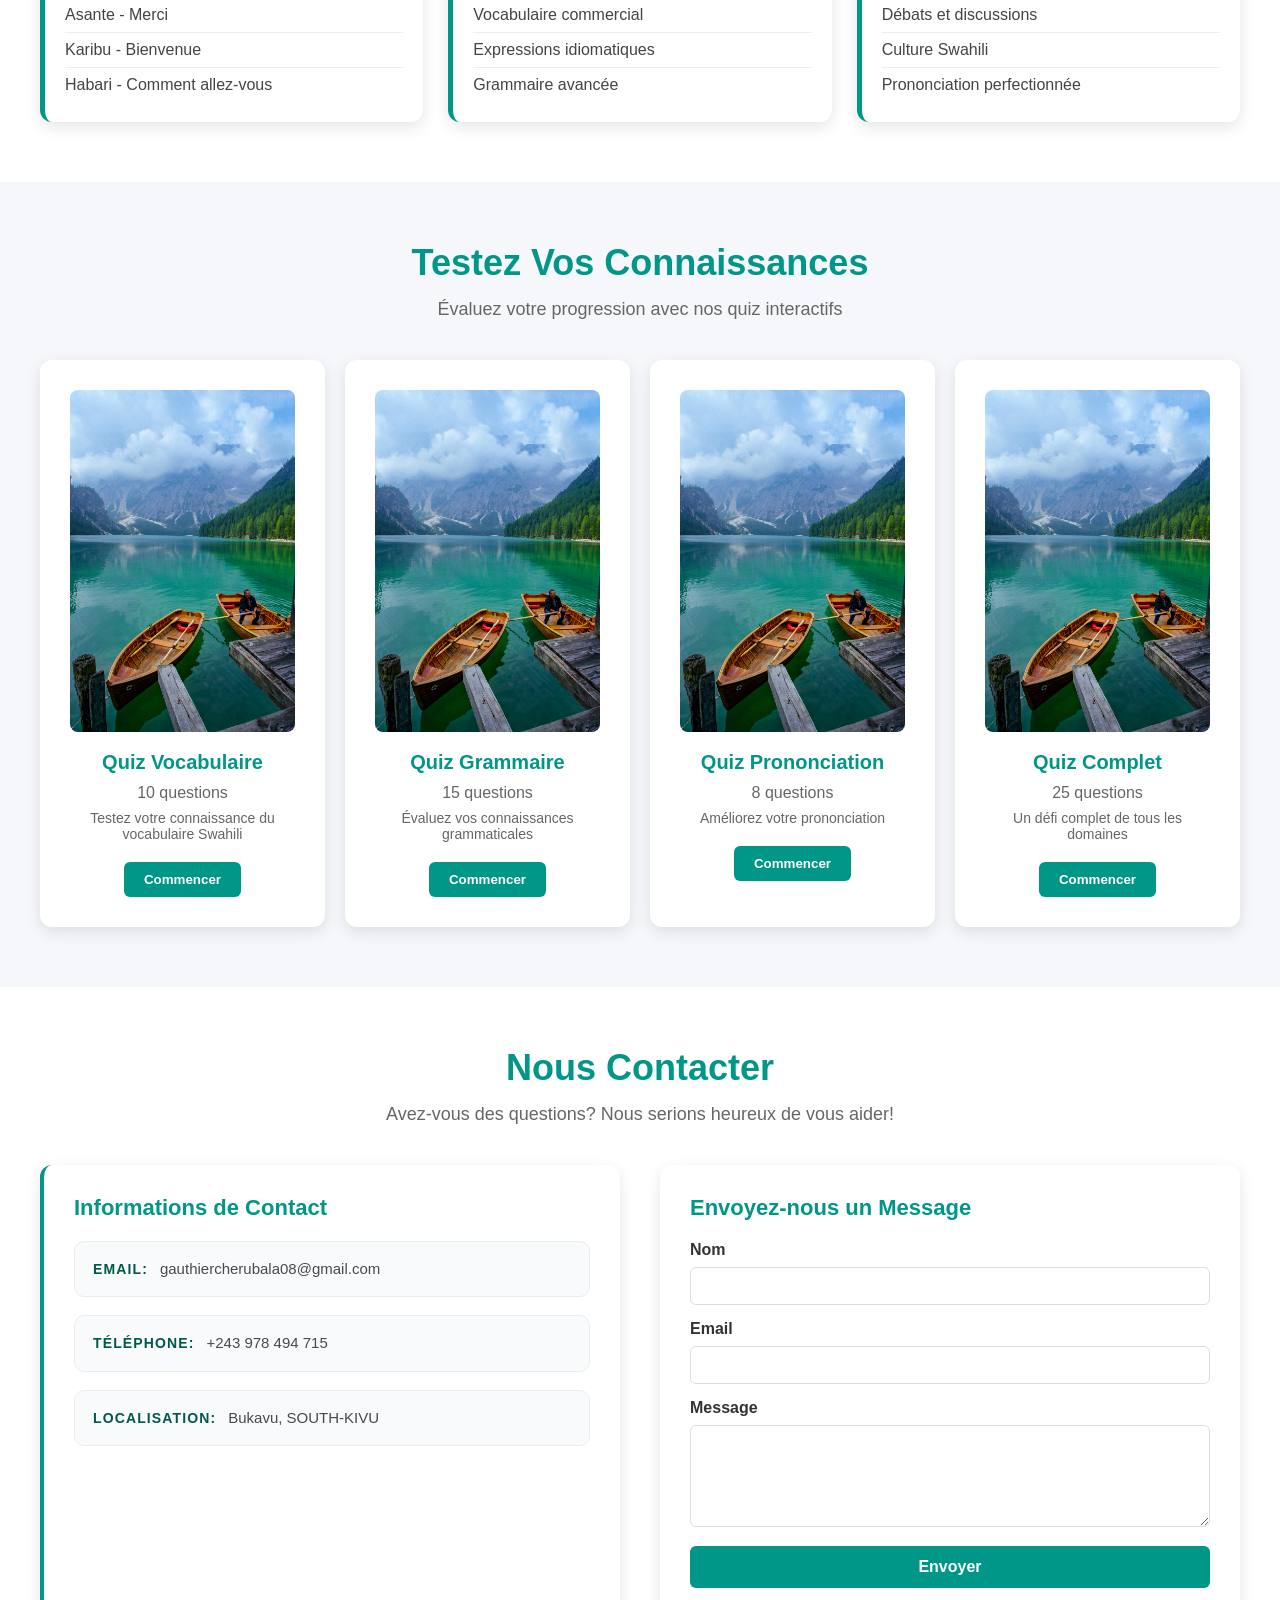
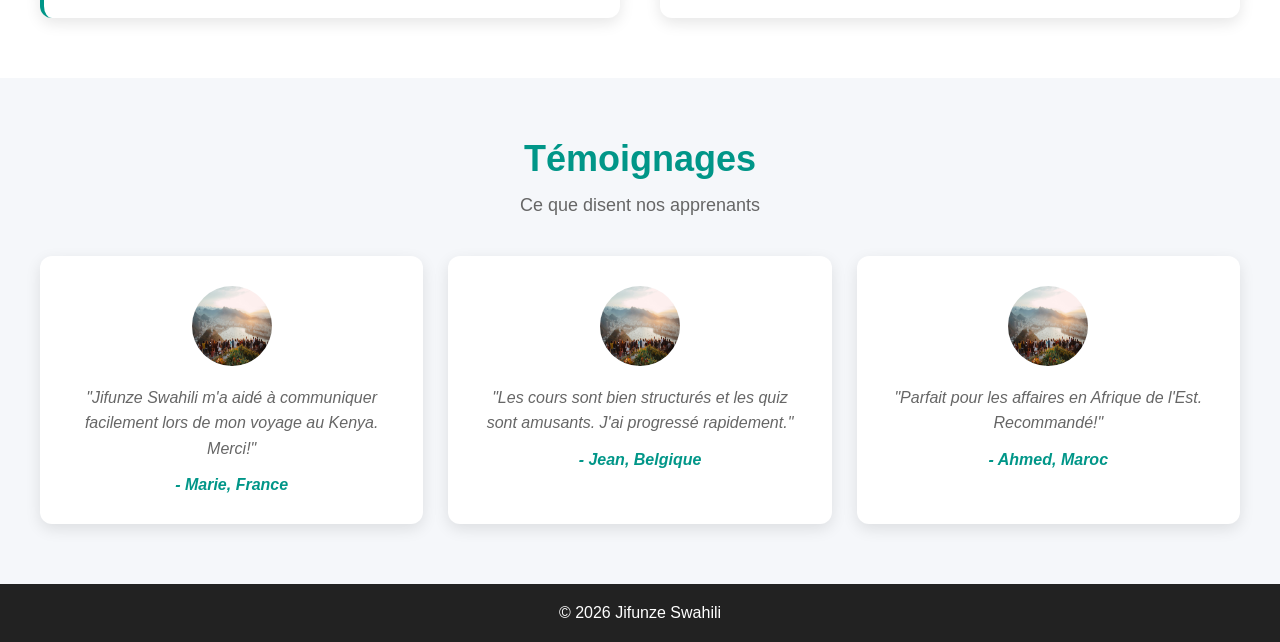
==== commit d7f5f6cb: "update Co-authored-by: Copilot <copilot@github.com>" ====
--- a/index.html
+++ b/index.html
@@ -29,8 +29,6 @@
         </nav>
 
         <div class="hero">
-            <img src=""
-                alt="Swahili language learning" class="hero-image">
             <h2>Apprenez le Swahili facilement</h2>
             <p>Du niveau débutant au niveau avancé</p>
             <button>Commencer</button>
@@ -40,25 +38,25 @@
     <section id="accueil" class="cards">
 
         <div class="card">
-            <img src="https://source.unsplash.com/random/300x200/?africa,greetings" alt="People greeting in Swahili">
+            <img src="/images/busra-salkim-YO5f0TpLmgw-unsplash.jpg" alt="People greeting in Swahili">
             <h3>Salutations</h3>
             <p>Habari, Asante, Karibu. Apprenez à dire bonjour, merci et bienvenue avec confiance.</p>
         </div>
 
         <div class="card">
-            <img src="https://source.unsplash.com/random/300x200/?africa,travel" alt="Travel in Africa">
+            <img src="/images/busra-salkim-YO5f0TpLmgw-unsplash.jpg" alt="Travel in Africa">
             <h3>Voyage</h3>
             <p>Taxi, hôtel, restaurant. Maîtrisez les phrases utiles pour vos déplacements.</p>
         </div>
 
         <div class="card">
-            <img src="https://source.unsplash.com/random/300x200/?africa,business" alt="Business meeting">
+            <img src="/images/busra-salkim-YO5f0TpLmgw-unsplash.jpg" alt="Business meeting">
             <h3>Business</h3>
             <p>Présentations, réunions et échanges professionnels en Swahili.</p>
         </div>
 
         <div class="card">
-            <img src="https://source.unsplash.com/random/300x200/?africa,culture" alt="African culture">
+            <img src="/images/busra-salkim-YO5f0TpLmgw-unsplash.jpg" alt="African culture">
             <h3>Culture</h3>
             <p>Expressions culturelles et traditions pour communiquer avec authenticité.</p>
         </div>
@@ -71,8 +69,7 @@
             <p class="section-intro">Apprenez le Swahili progressivement avec nos cours structurés</p>
             <div class="courses-grid">
                 <div class="course-card">
-                    <img src="https://source.unsplash.com/random/300x200/?africa,beginner,learning"
-                        alt="Beginner Swahili learning">
+                    <img src="/images/engin-akyurt-KdqUaN_YA0c-unsplash.jpg" alt="Beginner Swahili learning">
                     <h3>Niveau Débutant</h3>
                     <p>Apprenez les bases du Swahili, les salutations et expressions courantes.</p>
                     <ul>
@@ -83,8 +80,7 @@
                     </ul>
                 </div>
                 <div class="course-card">
-                    <img src="https://source.unsplash.com/random/300x200/?africa,intermediate,conversation"
-                        alt="Intermediate Swahili conversation">
+                    <img src="/images/shell-chapman-4ifQhIXU0Xw-unsplash.jpg" alt="Intermediate Swahili conversation">
                     <h3>Niveau Intermédiaire</h3>
                     <p>Améliorez vos compétences avec des conversations pratiques.</p>
                     <ul>
@@ -95,8 +91,7 @@
                     </ul>
                 </div>
                 <div class="course-card">
-                    <img src="https://source.unsplash.com/random/300x200/?africa,advanced,literature"
-                        alt="Advanced Swahili literature">
+                    <img src="/images/norbert-braun-FKeo_AXNpKs-unsplash.jpg" alt="Advanced Swahili literature">
                     <h3>Niveau Avancé</h3>
                     <p>Maîtrisez la langue avec des contenus plus complexes.</p>
                     <ul>
@@ -116,31 +111,28 @@
             <p class="section-intro">Évaluez votre progression avec nos quiz interactifs</p>
             <div class="quiz-grid">
                 <div class="quiz-card">
-                    <img src="https://source.unsplash.com/random/300x200/?africa,vocabulary,words"
-                        alt="Swahili vocabulary">
+                    <img src="/images/mick-haupt-pg8k1mZPMRg-unsplash.jpg" alt="Swahili vocabulary">
                     <h3>Quiz Vocabulaire</h3>
                     <p>10 questions</p>
                     <p class="description">Testez votre connaissance du vocabulaire Swahili</p>
                     <button class="quiz-btn">Commencer</button>
                 </div>
                 <div class="quiz-card">
-                    <img src="https://source.unsplash.com/random/300x200/?africa,grammar,book" alt="Swahili grammar">
+                    <img src="/images/mick-haupt-pg8k1mZPMRg-unsplash.jpg" alt="Swahili grammar">
                     <h3>Quiz Grammaire</h3>
                     <p>15 questions</p>
                     <p class="description">Évaluez vos connaissances grammaticales</p>
                     <button class="quiz-btn">Commencer</button>
                 </div>
                 <div class="quiz-card">
-                    <img src="https://source.unsplash.com/random/300x200/?africa,pronunciation,speaking"
-                        alt="Swahili pronunciation">
+                    <img src="/images/mick-haupt-pg8k1mZPMRg-unsplash.jpg" alt="Swahili pronunciation">
                     <h3>Quiz Prononciation</h3>
                     <p>8 questions</p>
                     <p class="description">Améliorez votre prononciation</p>
                     <button class="quiz-btn">Commencer</button>
                 </div>
                 <div class="quiz-card">
-                    <img src="https://source.unsplash.com/random/300x200/?africa,complete,test"
-                        alt="Complete Swahili quiz">
+                    <img src="/images/mick-haupt-pg8k1mZPMRg-unsplash.jpg" alt="Complete Swahili quiz">
                     <h3>Quiz Complet</h3>
                     <p>25 questions</p>
                     <p class="description">Un défi complet de tous les domaines</p>
@@ -198,17 +190,17 @@
             <p class="section-intro">Ce que disent nos apprenants</p>
             <div class="testimonials-grid">
                 <div class="testimonial-card">
-                    <img src="https://source.unsplash.com/random/100x100/?africa,person1" alt="Apprenant 1">
+                    <img src="/images/elizeu-dias-SEq9dyZSe6c-unsplash.jpg" alt="Apprenant 1">
                     <p>"Jifunze Swahili m'a aidé à communiquer facilement lors de mon voyage au Kenya. Merci!"</p>
                     <cite>- Marie, France</cite>
                 </div>
                 <div class="testimonial-card">
-                    <img src="https://source.unsplash.com/random/100x100/?africa,person2" alt="Apprenant 2">
+                    <img src="/images/elizeu-dias-SEq9dyZSe6c-unsplash.jpg" alt="Apprenant 2">
                     <p>"Les cours sont bien structurés et les quiz sont amusants. J'ai progressé rapidement."</p>
                     <cite>- Jean, Belgique</cite>
                 </div>
                 <div class="testimonial-card">
-                    <img src="https://source.unsplash.com/random/100x100/?africa,person3" alt="Apprenant 3">
+                    <img src="/images/elizeu-dias-SEq9dyZSe6c-unsplash.jpg" alt="Apprenant 3">
                     <p>"Parfait pour les affaires en Afrique de l'Est. Recommandé!"</p>
                     <cite>- Ahmed, Maroc</cite>
                 </div>
--- a/styles.css
+++ b/styles.css
@@ -57,16 +57,17 @@
 }
 
 .hero {
-  text-align: center;
-  padding: 80px 20px;
-}
-
-.hero-image {
-  width: 100%;
-  max-width: 800px;
-  height: auto;
-  border-radius: 10px;
-  margin-bottom: 20px;
+  position: relative;
+  display: flex;
+  flex-direction: column;
+  justify-content: center;
+  align-items: center;
+  min-height: 420px;
+  padding: 100px 20px;
+  text-align: center;
+  color: white;
+  background: linear-gradient(rgba(0, 150, 136, 0.72), rgba(0, 150, 136, 0.55)),
+    url("/images/jacek-dylag-SPpsFbCaN2A-unsplash.jpg") center/cover no-repeat;
 }
 
 .hero h2 {
@@ -77,6 +78,21 @@
 .hero p {
   font-size: 20px;
   margin-bottom: 20px;
+  color: #eef7f5;
+}
+
+.card img,
+.course-card img,
+.quiz-card img {
+  width: 100%;
+  height: 220px;
+  object-fit: cover;
+  border-radius: 8px;
+  margin-bottom: 15px;
+}
+
+.hero-image {
+  display: none;
 }
 
 button {
@@ -150,22 +166,32 @@
 
 .courses-grid {
   display: grid;
-  grid-template-columns: repeat(auto-fit, minmax(280px, 1fr));
+  grid-template-columns: repeat(auto-fit, minmax(240px, 1fr));
   gap: 25px;
   margin-top: 30px;
 }
 
 .course-card {
-  background: white;
-  padding: 30px;
+  display: flex;
+  flex-direction: column;
+  justify-content: flex-start;
+  background: white;
+  padding: 20px;
   border-radius: 12px;
   box-shadow: 0 5px 15px rgba(0, 0, 0, 0.1);
   border-left: 5px solid #009688;
+  min-height: 420px;
+}
+
+.course-card img {
+  height: 180px;
+  object-fit: cover;
+  margin-bottom: 15px;
 }
 
 .course-card h3 {
   color: #009688;
-  margin-bottom: 15px;
+  margin-bottom: 12px;
   font-size: 22px;
 }
 
@@ -178,6 +204,7 @@
 .course-card ul {
   list-style: none;
   padding: 0;
+  margin-top: auto;
 }
 
 .course-card li {
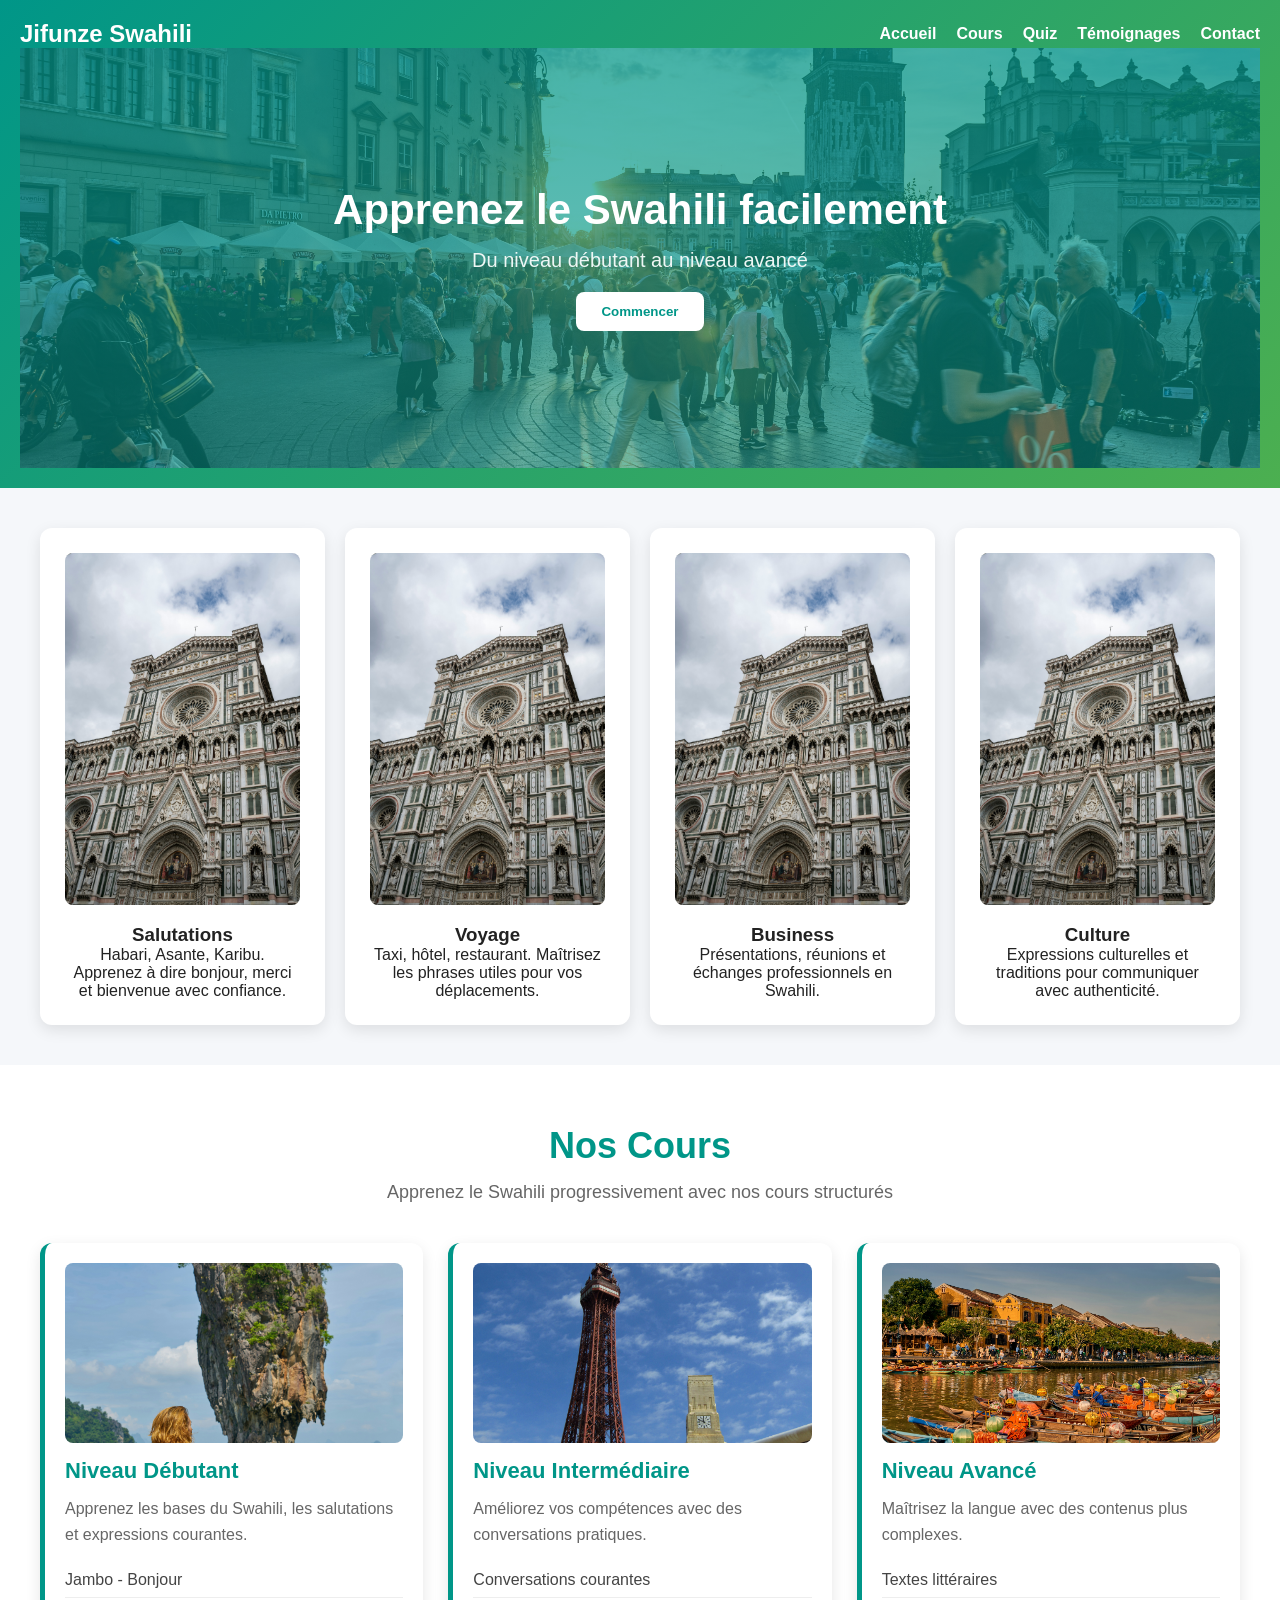
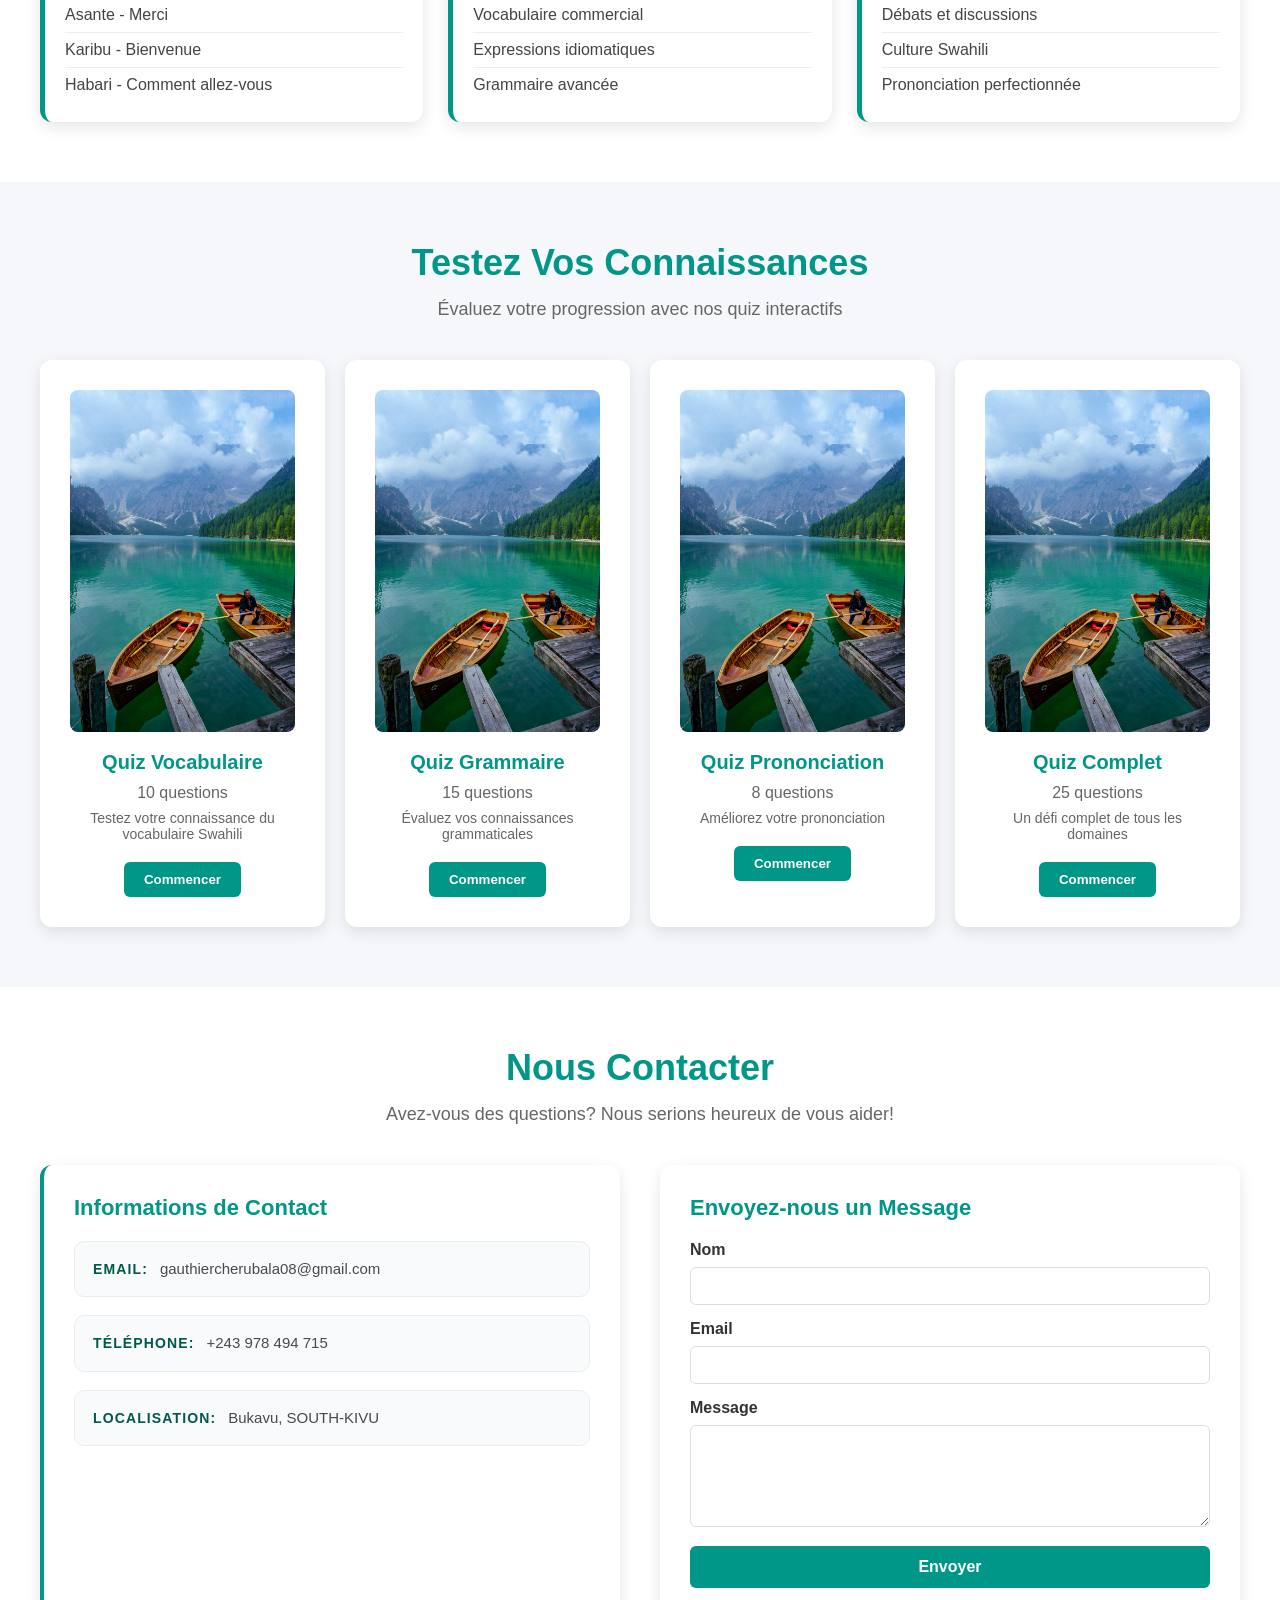
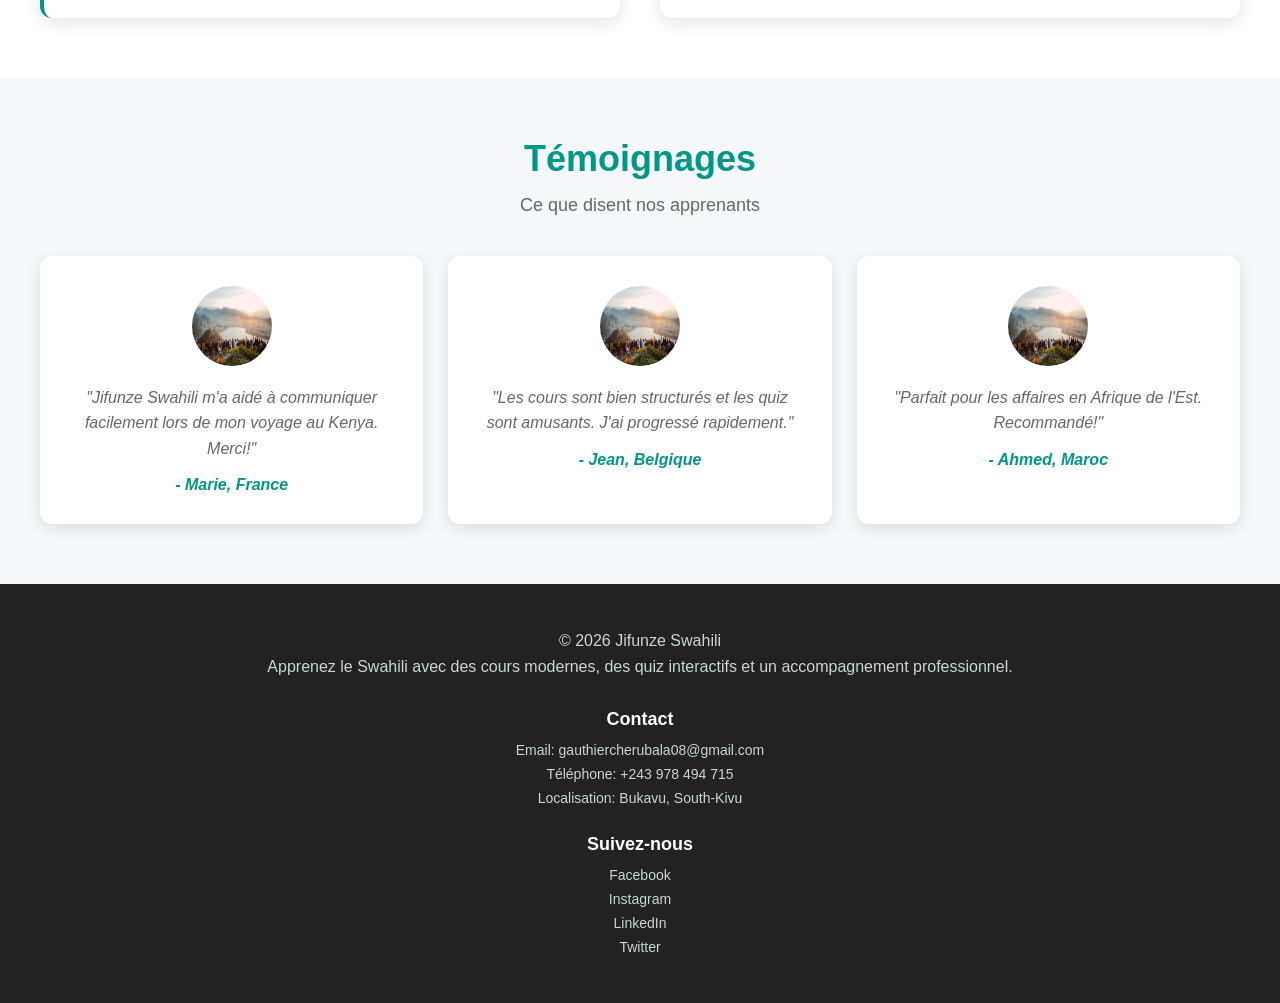
==== commit 8e279525: "change small changes" ====
--- a/index.html
+++ b/index.html
@@ -14,11 +14,7 @@
         <nav>
             <h1>Jifunze Swahili</h1>
             <input type="checkbox" id="nav-toggle" class="nav-toggle-input">
-            <label for="nav-toggle" class="nav-toggle" aria-label="Toggle menu">
-                <span></span>
-                <span></span>
-                <span></span>
-            </label>
+            <label for="nav-toggle" class="nav-toggle" aria-label="Toggle menu"></label>
             <ul>
                 <li><a href="#accueil">Accueil</a></li>
                 <li><a href="#cours">Cours</a></li>
@@ -38,25 +34,25 @@
     <section id="accueil" class="cards">
 
         <div class="card">
-            <img src="/images/busra-salkim-YO5f0TpLmgw-unsplash.jpg" alt="People greeting in Swahili">
+            <img src="images/busra-salkim-YO5f0TpLmgw-unsplash.jpg" alt="People greeting in Swahili">
             <h3>Salutations</h3>
             <p>Habari, Asante, Karibu. Apprenez à dire bonjour, merci et bienvenue avec confiance.</p>
         </div>
 
         <div class="card">
-            <img src="/images/busra-salkim-YO5f0TpLmgw-unsplash.jpg" alt="Travel in Africa">
+            <img src="images/busra-salkim-YO5f0TpLmgw-unsplash.jpg" alt="Travel in Africa">
             <h3>Voyage</h3>
             <p>Taxi, hôtel, restaurant. Maîtrisez les phrases utiles pour vos déplacements.</p>
         </div>
 
         <div class="card">
-            <img src="/images/busra-salkim-YO5f0TpLmgw-unsplash.jpg" alt="Business meeting">
+            <img src="images/busra-salkim-YO5f0TpLmgw-unsplash.jpg" alt="Business meeting">
             <h3>Business</h3>
             <p>Présentations, réunions et échanges professionnels en Swahili.</p>
         </div>
 
         <div class="card">
-            <img src="/images/busra-salkim-YO5f0TpLmgw-unsplash.jpg" alt="African culture">
+            <img src="images/busra-salkim-YO5f0TpLmgw-unsplash.jpg" alt="African culture">
             <h3>Culture</h3>
             <p>Expressions culturelles et traditions pour communiquer avec authenticité.</p>
         </div>
@@ -69,7 +65,7 @@
             <p class="section-intro">Apprenez le Swahili progressivement avec nos cours structurés</p>
             <div class="courses-grid">
                 <div class="course-card">
-                    <img src="/images/engin-akyurt-KdqUaN_YA0c-unsplash.jpg" alt="Beginner Swahili learning">
+                    <img src="images/engin-akyurt-KdqUaN_YA0c-unsplash.jpg" alt="Beginner Swahili learning">
                     <h3>Niveau Débutant</h3>
                     <p>Apprenez les bases du Swahili, les salutations et expressions courantes.</p>
                     <ul>
@@ -80,7 +76,7 @@
                     </ul>
                 </div>
                 <div class="course-card">
-                    <img src="/images/shell-chapman-4ifQhIXU0Xw-unsplash.jpg" alt="Intermediate Swahili conversation">
+                    <img src="images/shell-chapman-4ifQhIXU0Xw-unsplash.jpg" alt="Intermediate Swahili conversation">
                     <h3>Niveau Intermédiaire</h3>
                     <p>Améliorez vos compétences avec des conversations pratiques.</p>
                     <ul>
@@ -91,7 +87,7 @@
                     </ul>
                 </div>
                 <div class="course-card">
-                    <img src="/images/norbert-braun-FKeo_AXNpKs-unsplash.jpg" alt="Advanced Swahili literature">
+                    <img src="images/norbert-braun-FKeo_AXNpKs-unsplash.jpg" alt="Advanced Swahili literature">
                     <h3>Niveau Avancé</h3>
                     <p>Maîtrisez la langue avec des contenus plus complexes.</p>
                     <ul>
@@ -111,28 +107,28 @@
             <p class="section-intro">Évaluez votre progression avec nos quiz interactifs</p>
             <div class="quiz-grid">
                 <div class="quiz-card">
-                    <img src="/images/mick-haupt-pg8k1mZPMRg-unsplash.jpg" alt="Swahili vocabulary">
+                    <img src="images/mick-haupt-pg8k1mZPMRg-unsplash.jpg" alt="Swahili vocabulary">
                     <h3>Quiz Vocabulaire</h3>
                     <p>10 questions</p>
                     <p class="description">Testez votre connaissance du vocabulaire Swahili</p>
                     <button class="quiz-btn">Commencer</button>
                 </div>
                 <div class="quiz-card">
-                    <img src="/images/mick-haupt-pg8k1mZPMRg-unsplash.jpg" alt="Swahili grammar">
+                    <img src="images/mick-haupt-pg8k1mZPMRg-unsplash.jpg" alt="Swahili grammar">
                     <h3>Quiz Grammaire</h3>
                     <p>15 questions</p>
                     <p class="description">Évaluez vos connaissances grammaticales</p>
                     <button class="quiz-btn">Commencer</button>
                 </div>
                 <div class="quiz-card">
-                    <img src="/images/mick-haupt-pg8k1mZPMRg-unsplash.jpg" alt="Swahili pronunciation">
+                    <img src="images/mick-haupt-pg8k1mZPMRg-unsplash.jpg" alt="Swahili pronunciation">
                     <h3>Quiz Prononciation</h3>
                     <p>8 questions</p>
                     <p class="description">Améliorez votre prononciation</p>
                     <button class="quiz-btn">Commencer</button>
                 </div>
                 <div class="quiz-card">
-                    <img src="/images/mick-haupt-pg8k1mZPMRg-unsplash.jpg" alt="Complete Swahili quiz">
+                    <img src="images/mick-haupt-pg8k1mZPMRg-unsplash.jpg" alt="Complete Swahili quiz">
                     <h3>Quiz Complet</h3>
                     <p>25 questions</p>
                     <p class="description">Un défi complet de tous les domaines</p>
@@ -190,17 +186,17 @@
             <p class="section-intro">Ce que disent nos apprenants</p>
             <div class="testimonials-grid">
                 <div class="testimonial-card">
-                    <img src="/images/elizeu-dias-SEq9dyZSe6c-unsplash.jpg" alt="Apprenant 1">
+                    <img src="images/elizeu-dias-SEq9dyZSe6c-unsplash.jpg" alt="Apprenant 1">
                     <p>"Jifunze Swahili m'a aidé à communiquer facilement lors de mon voyage au Kenya. Merci!"</p>
                     <cite>- Marie, France</cite>
                 </div>
                 <div class="testimonial-card">
-                    <img src="/images/elizeu-dias-SEq9dyZSe6c-unsplash.jpg" alt="Apprenant 2">
+                    <img src="images/elizeu-dias-SEq9dyZSe6c-unsplash.jpg" alt="Apprenant 2">
                     <p>"Les cours sont bien structurés et les quiz sont amusants. J'ai progressé rapidement."</p>
                     <cite>- Jean, Belgique</cite>
                 </div>
                 <div class="testimonial-card">
-                    <img src="/images/elizeu-dias-SEq9dyZSe6c-unsplash.jpg" alt="Apprenant 3">
+                    <img src="images/elizeu-dias-SEq9dyZSe6c-unsplash.jpg" alt="Apprenant 3">
                     <p>"Parfait pour les affaires en Afrique de l'Est. Recommandé!"</p>
                     <cite>- Ahmed, Maroc</cite>
                 </div>
@@ -209,7 +205,30 @@
     </section>
 
     <footer>
-        <p>© 2026 Jifunze Swahili</p>
+        <div class="footer-content">
+            <div class="footer-brand">
+                <p>© 2026 Jifunze Swahili</p>
+                <p>Apprenez le Swahili avec des cours modernes, des quiz interactifs et un accompagnement professionnel.
+                </p>
+            </div>
+            <div class="footer-links">
+                <div class="footer-column">
+                    <h4>Contact</h4>
+                    <p>Email: <a href="mailto:gauthiercherubala08@gmail.com">gauthiercherubala08@gmail.com</a></p>
+                    <p>Téléphone: <a href="tel:+243978494715">+243 978 494 715</a></p>
+                    <p>Localisation: Bukavu, South-Kivu</p>
+                </div>
+                <div class="footer-column">
+                    <h4>Suivez-nous</h4>
+                    <ul>
+                        <li><a href="#">Facebook</a></li>
+                        <li><a href="#">Instagram</a></li>
+                        <li><a href="#">LinkedIn</a></li>
+                        <li><a href="#">Twitter</a></li>
+                    </ul>
+                </div>
+            </div>
+        </div>
     </footer>
 
 </body>
--- a/styles.css
+++ b/styles.css
@@ -86,7 +86,7 @@
 .quiz-card img {
   width: 100%;
   height: 220px;
-  object-fit: cover;
+  object-fit: contain;
   border-radius: 8px;
   margin-bottom: 15px;
 }
@@ -130,10 +130,73 @@
 }
 
 footer {
-  text-align: center;
-  padding: 20px;
+  padding: 40px 20px;
   background: #222;
   color: white;
+}
+
+.footer-content {
+  max-width: 1200px;
+  margin: 0 auto;
+  display: grid;
+  grid-template-columns: 1fr;
+  gap: 25px;
+  text-align: center;
+  justify-items: center;
+  align-items: center;
+}
+
+.footer-brand p {
+  color: #c7d8d5;
+  margin: 8px 0;
+}
+
+.footer-links {
+  display: grid;
+  grid-template-columns: repeat(auto-fit, minmax(180px, 1fr));
+  gap: 20px;
+  justify-items: center;
+}
+
+.footer-column h4 {
+  color: #ffffff;
+  margin-bottom: 12px;
+  font-size: 18px;
+}
+
+.footer-column p,
+.footer-column li {
+  color: #c7d8d5;
+  margin: 8px 0;
+  font-size: 14px;
+}
+
+.footer-column ul {
+  list-style: none;
+  padding: 0;
+  margin: 0;
+}
+
+.footer-column li a,
+.footer-column p a {
+  color: #c7d8d5;
+  text-decoration: none;
+  transition: color 0.2s ease;
+}
+
+.footer-column li a:hover,
+.footer-column p a:hover {
+  color: #4caf50;
+}
+
+@media (max-width: 768px) {
+  .footer-content {
+    text-align: center;
+  }
+
+  .footer-links {
+    justify-items: center;
+  }
 }
 
 .section-content {
@@ -496,4 +559,5 @@
     button {
       padding: 10px 20px;
     }
-  }+  }
+}
